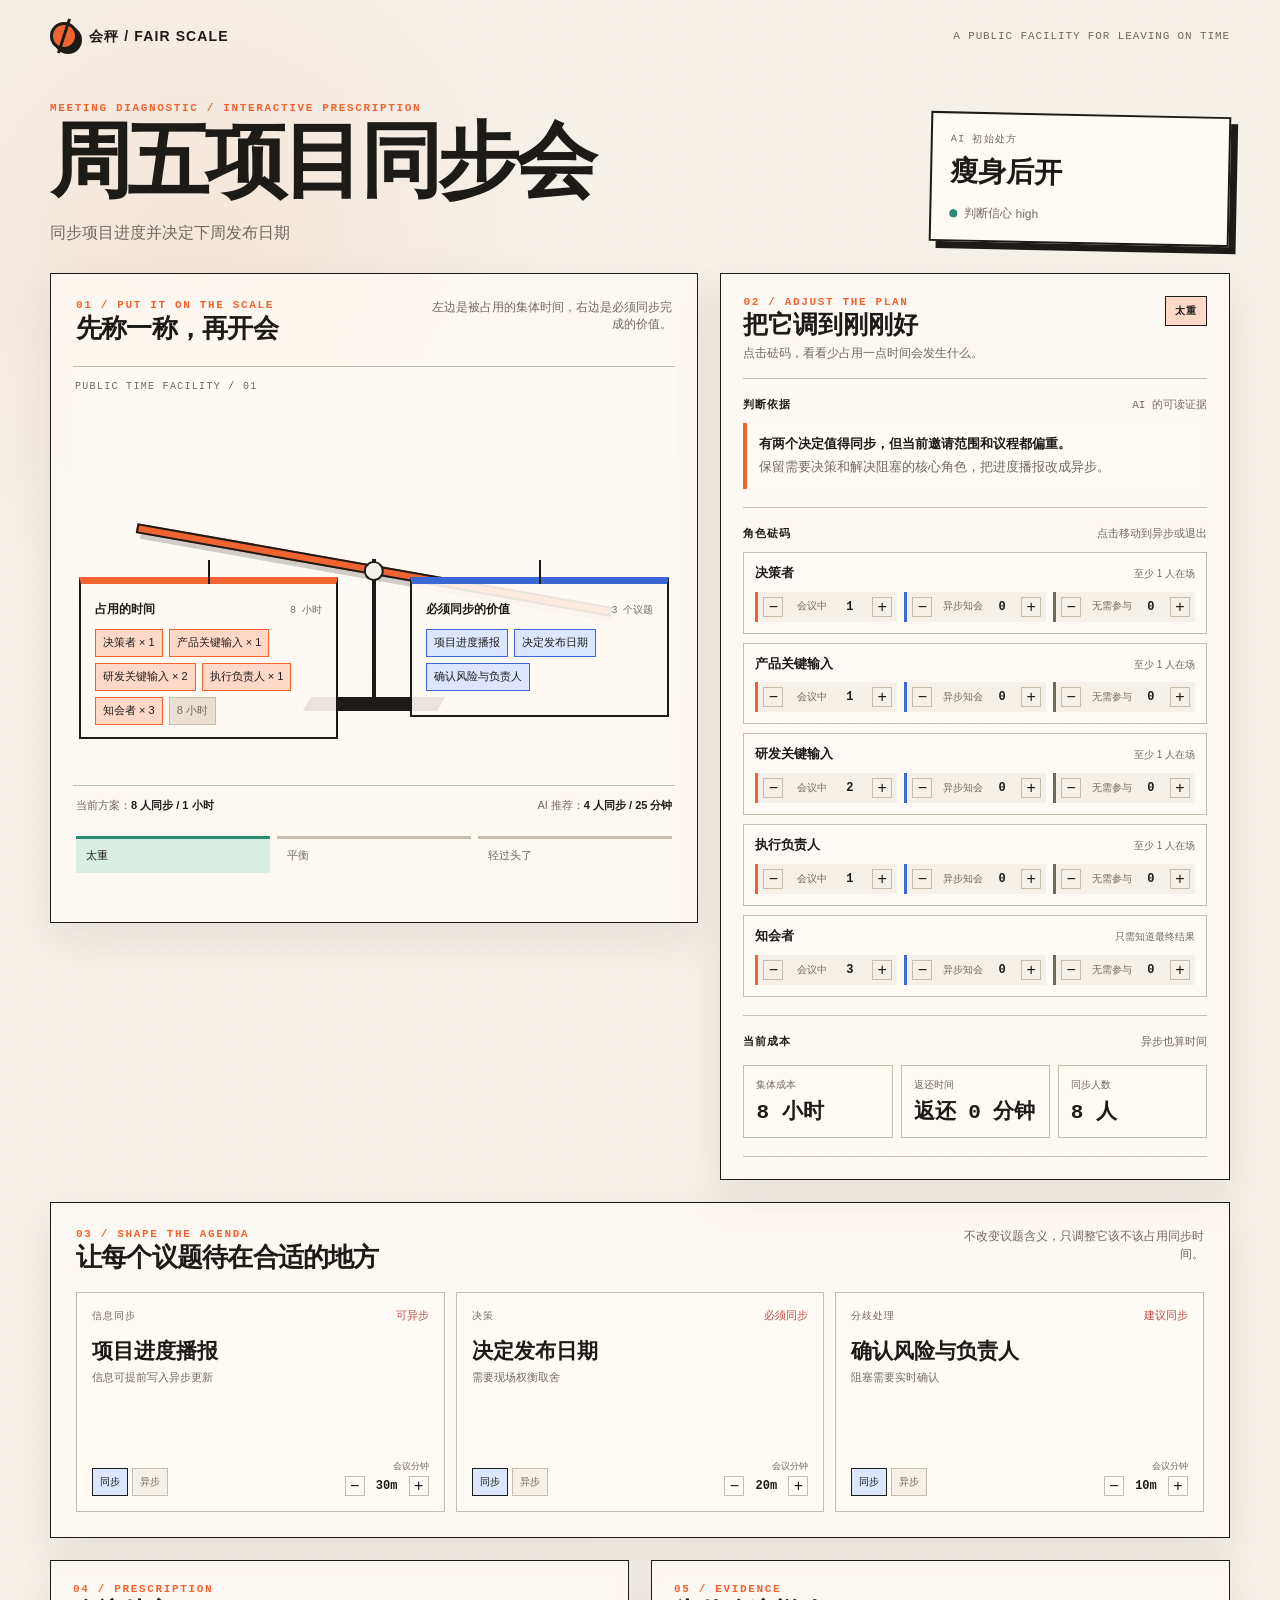
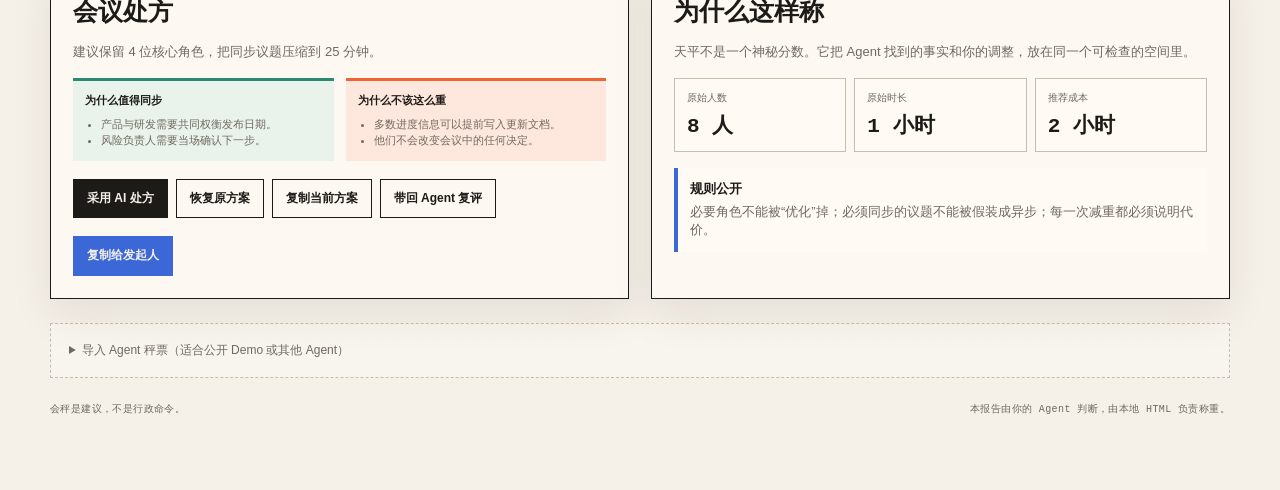
==== index.html @ 7c70f432 "feat: add meeting fair scale skill and demo" ====
<!doctype html>
<html lang="zh-CN">
<head>
  <meta charset="utf-8">
  <meta name="viewport" content="width=device-width, initial-scale=1">
  <meta name="theme-color" content="#f5f0e8">
  <title>会议公平秤</title>
  <style>
    :root {
      --paper: #f5f0e8;
      --paper-deep: #e9e0d3;
      --ink: #1d1b18;
      --muted: #706960;
      --line: #c8bcae;
      --orange: #f06432;
      --orange-soft: #ffd8c7;
      --blue: #3c67d6;
      --blue-soft: #dce6ff;
      --green: #2a8b72;
      --green-soft: #d9eee5;
      --red: #be4e47;
      --red-soft: #f6d7d1;
      --shadow: 0 16px 40px rgba(45, 35, 25, .08);
      --display: "Baskerville", "Songti SC", "STSong", serif;
      --body: "Avenir Next", "PingFang SC", "Hiragino Sans GB", sans-serif;
      --mono: "SFMono-Regular", "Menlo", monospace;
    }
    * { box-sizing: border-box; }
    body {
      margin: 0;
      color: var(--ink);
      background:
        radial-gradient(circle at 15% 12%, rgba(240, 100, 50, .08), transparent 22rem),
        linear-gradient(135deg, rgba(29, 27, 24, .025) 1px, transparent 1px) 0 0 / 19px 19px,
        var(--paper);
      font-family: var(--body);
      line-height: 1.45;
    }
    button, textarea { font: inherit; }
    button { cursor: pointer; }
    .shell { width: min(1180px, calc(100% - 32px)); margin: 0 auto; padding: 22px 0 70px; }
    .topbar { display: flex; justify-content: space-between; align-items: center; gap: 16px; margin-bottom: 52px; }
    .brand { display: flex; align-items: center; gap: 11px; font-size: 14px; font-weight: 800; letter-spacing: .08em; text-transform: uppercase; }
    .brand-mark { width: 28px; height: 28px; border: 3px solid var(--ink); border-radius: 50%; position: relative; background: var(--orange); box-shadow: 4px 4px 0 var(--ink); }
    .brand-mark::after { content: ""; position: absolute; left: 50%; top: -7px; width: 3px; height: 36px; background: var(--ink); transform: translateX(-50%) rotate(18deg); }
    .top-note { color: var(--muted); font: 11px var(--mono); letter-spacing: .08em; text-transform: uppercase; }
    .eyebrow { color: var(--orange); font: 700 11px var(--mono); letter-spacing: .15em; text-transform: uppercase; }
    h1, h2, h3, p { margin: 0; }
    h1 { max-width: 720px; margin-top: 10px; font: 700 clamp(42px, 7vw, 82px)/.92 var(--display); letter-spacing: -.055em; }
    .hero { display: flex; align-items: end; justify-content: space-between; gap: 32px; margin-bottom: 28px; }
    .hero-copy { max-width: 760px; }
    .hero-sub { max-width: 600px; margin-top: 22px; color: var(--muted); font-size: 16px; }
    .verdict-card { width: min(300px, 100%); padding: 18px; border: 2px solid var(--ink); background: #fffaf4; box-shadow: 7px 7px 0 var(--ink); transform: rotate(1.2deg); }
    .verdict-card small { display: block; color: var(--muted); font: 10px var(--mono); letter-spacing: .12em; text-transform: uppercase; }
    .verdict-card strong { display: block; margin-top: 7px; font: 700 28px var(--display); }
    .confidence { display: flex; align-items: center; gap: 7px; margin-top: 14px; color: var(--muted); font-size: 12px; }
    .confidence-dot { width: 8px; height: 8px; border-radius: 50%; background: var(--green); }
    .layout { display: grid; grid-template-columns: minmax(0, 1.12fr) minmax(350px, .88fr); gap: 22px; align-items: start; }
    .card { border: 1.5px solid var(--ink); background: rgba(255, 250, 244, .82); box-shadow: var(--shadow); }
    .scale-card { min-height: 650px; padding: 25px; overflow: hidden; }
    .card-heading { display: flex; justify-content: space-between; align-items: start; gap: 12px; }
    .card-heading h2 { font: 700 26px var(--display); letter-spacing: -.03em; }
    .card-heading p { max-width: 250px; color: var(--muted); font-size: 12px; text-align: right; }
    .scale-stage { position: relative; height: 420px; margin: 20px -3px 0; border-top: 1px solid var(--line); border-bottom: 1px solid var(--line); overflow: hidden; background: linear-gradient(180deg, rgba(255,255,255,.32), transparent); }
    .scale-stage::before { content: "PUBLIC TIME FACILITY / 01"; position: absolute; top: 14px; left: 2px; color: var(--muted); font: 10px var(--mono); letter-spacing: .13em; }
    .balance-beam { position: absolute; left: 10%; right: 10%; top: 198px; height: 10px; border: 2px solid var(--ink); background: var(--orange); box-shadow: 5px 5px 0 rgba(29,27,24,.2); transform-origin: 50% 50%; transition: transform .55s cubic-bezier(.2,.8,.2,1); z-index: 3; }
    .balance-beam::after { content: ""; position: absolute; left: 50%; top: -6px; width: 16px; height: 16px; border: 2px solid var(--ink); border-radius: 50%; background: var(--paper); transform: translateX(-50%); }
    .balance-pillar { position: absolute; left: 50%; top: 192px; width: 4px; height: 150px; background: var(--ink); transform: translateX(-50%); z-index: 2; }
    .balance-pillar::after { content: ""; position: absolute; left: 50%; bottom: -2px; width: 130px; height: 10px; border: 2px solid var(--ink); background: var(--ink); transform: translateX(-50%) skewX(-30deg); }
    .pan { position: absolute; top: 210px; width: 43%; min-height: 140px; padding: 17px 14px 12px; border: 2px solid var(--ink); background: rgba(255,250,244,.9); transition: transform .55s cubic-bezier(.2,.8,.2,1); z-index: 4; }
    .pan::before { content: ""; position: absolute; top: -24px; left: 50%; width: 2px; height: 24px; background: var(--ink); transform: translateX(-50%); }
    .pan-left { left: 1%; border-top: 7px solid var(--orange); }
    .pan-right { right: 1%; border-top: 7px solid var(--blue); }
    .pan-title { display: flex; justify-content: space-between; align-items: baseline; gap: 8px; margin-bottom: 11px; font-size: 12px; font-weight: 800; }
    .pan-title span { color: var(--muted); font: 10px var(--mono); }
    .chips { display: flex; flex-wrap: wrap; gap: 6px; }
    .chip { display: inline-flex; align-items: center; gap: 5px; max-width: 100%; padding: 5px 7px; border: 1px solid var(--line); background: #fffaf4; color: var(--ink); font-size: 11px; }
    .chip b { font: 700 10px var(--mono); }
    .chip-orange { border-color: var(--orange); background: var(--orange-soft); }
    .chip-blue { border-color: var(--blue); background: var(--blue-soft); }
    .chip-muted { color: var(--muted); background: var(--paper-deep); }
    .scale-caption { display: flex; justify-content: space-between; gap: 12px; margin-top: 12px; color: var(--muted); font-size: 11px; }
    .scale-caption strong { color: var(--ink); }
    .state-strip { display: grid; grid-template-columns: repeat(3, 1fr); gap: 7px; margin-top: 22px; }
    .state-pill { padding: 9px 10px; border-top: 3px solid var(--line); color: var(--muted); font-size: 11px; }
    .state-pill.active { color: var(--ink); border-color: var(--green); background: var(--green-soft); }
    .state-pill.heavy.active { border-color: var(--orange); background: var(--orange-soft); }
    .state-pill.light.active { border-color: var(--red); background: var(--red-soft); }
    .controls { padding: 22px; }
    .controls-header { display: flex; justify-content: space-between; align-items: start; gap: 16px; padding-bottom: 16px; border-bottom: 1px solid var(--line); }
    .controls-header h2 { font: 700 25px var(--display); }
    .controls-header p { margin-top: 4px; color: var(--muted); font-size: 12px; }
    .state-badge { flex: none; padding: 7px 9px; border: 1.5px solid var(--ink); color: var(--ink); background: var(--green-soft); font: 700 10px var(--mono); letter-spacing: .08em; text-transform: uppercase; }
    .state-badge.overweight { background: var(--orange-soft); }
    .state-badge.underpowered { background: var(--red-soft); }
    .control-section { padding: 18px 0; border-bottom: 1px solid var(--line); }
    .control-section:last-child { border-bottom: 0; }
    .section-label { display: flex; justify-content: space-between; gap: 10px; margin-bottom: 11px; font: 700 11px var(--mono); letter-spacing: .08em; text-transform: uppercase; }
    .section-label span { color: var(--muted); font-weight: 400; letter-spacing: 0; text-transform: none; }
    .reason-box { padding: 12px; border-left: 4px solid var(--orange); background: #fffaf4; font-size: 13px; }
    .reason-box strong { display: block; margin-bottom: 4px; }
    .reason-box p { color: var(--muted); }
    .role-list { display: grid; gap: 9px; }
    .role-row { padding: 11px; border: 1px solid var(--line); background: rgba(255,255,255,.32); }
    .role-top { display: flex; justify-content: space-between; gap: 10px; align-items: baseline; }
    .role-top strong { font-size: 13px; }
    .role-top small { color: var(--muted); font-size: 10px; }
    .role-allocations { display: grid; grid-template-columns: repeat(3, 1fr); gap: 7px; margin-top: 9px; }
    .allocation { display: flex; align-items: center; justify-content: space-between; gap: 4px; min-width: 0; padding: 5px; background: var(--paper); }
    .allocation label { min-width: 0; overflow: hidden; color: var(--muted); font-size: 10px; text-overflow: ellipsis; white-space: nowrap; }
    .allocation b { min-width: 17px; text-align: center; font: 700 12px var(--mono); }
    .mini-button { width: 20px; height: 20px; padding: 0; border: 1px solid var(--line); background: transparent; color: var(--ink); line-height: 16px; }
    .mini-button:hover, .mini-button:focus-visible { border-color: var(--ink); background: #fffaf4; outline: none; }
    .allocation.sync { border-left: 3px solid var(--orange); }
    .allocation.async { border-left: 3px solid var(--blue); }
    .allocation.excluded { border-left: 3px solid var(--muted); }
    .agenda-section { margin-top: 22px; padding: 25px; }
    .agenda-grid { display: grid; grid-template-columns: repeat(3, 1fr); gap: 11px; margin-top: 17px; }
    .agenda-item { display: flex; flex-direction: column; min-height: 220px; padding: 15px; border: 1px solid var(--line); background: #fffaf4; }
    .agenda-meta { display: flex; justify-content: space-between; align-items: center; gap: 8px; }
    .agenda-type { color: var(--muted); font: 10px var(--mono); letter-spacing: .1em; text-transform: uppercase; }
    .required-mark { color: var(--red); font-size: 11px; }
    .agenda-item h3 { margin-top: 16px; font: 700 21px/1.05 var(--display); }
    .agenda-item p { margin-top: 8px; color: var(--muted); font-size: 11px; }
    .agenda-footer { display: flex; align-items: end; justify-content: space-between; gap: 10px; margin-top: auto; padding-top: 17px; }
    .mode-toggle { display: flex; gap: 4px; }
    .mode-button { padding: 6px 7px; border: 1px solid var(--line); background: var(--paper); color: var(--muted); font-size: 10px; }
    .mode-button.active { border-color: var(--ink); color: var(--ink); background: var(--blue-soft); }
    .attendee-choices { display: flex; flex-wrap: wrap; gap: 6px; }
    .duration { text-align: right; }
    .duration small { display: block; color: var(--muted); font-size: 9px; }
    .duration-controls { display: flex; align-items: center; gap: 4px; margin-top: 3px; }
    .duration-controls b { min-width: 36px; font: 700 12px var(--mono); text-align: center; }
    .recommendation { display: grid; grid-template-columns: 1fr 1fr; gap: 22px; margin-top: 22px; }
    .recommendation > section { padding: 22px; }
    .recommendation h2 { font: 700 25px var(--display); }
    .stat-grid { display: grid; grid-template-columns: repeat(3, 1fr); gap: 8px; margin-top: 16px; }
    .stat { padding: 12px; border: 1px solid var(--line); background: #fffaf4; }
    .stat small { display: block; color: var(--muted); font-size: 10px; }
    .stat strong { display: block; margin-top: 5px; font: 700 21px var(--mono); }
    .prescription-copy { margin-top: 15px; color: var(--muted); font-size: 13px; }
    .evidence-columns { display: grid; grid-template-columns: 1fr 1fr; gap: 12px; margin-top: 16px; }
    .evidence-column { padding: 12px; border-top: 3px solid var(--green); background: rgba(217,238,229,.55); }
    .evidence-column.against { border-color: var(--orange); background: rgba(255,216,199,.5); }
    .evidence-column h3 { font-size: 11px; }
    .evidence-column ul { margin: 8px 0 0; padding-left: 16px; color: var(--muted); font-size: 11px; }
    .action-row { display: flex; flex-wrap: wrap; gap: 8px; margin-top: 18px; }
    .button { padding: 10px 13px; border: 1.5px solid var(--ink); background: var(--ink); color: var(--paper); font-size: 12px; font-weight: 700; }
    .button.secondary { background: transparent; color: var(--ink); }
    .button.blue { border-color: var(--blue); background: var(--blue); }
    .button:hover, .button:focus-visible { transform: translateY(-1px); box-shadow: 3px 3px 0 rgba(29,27,24,.2); outline: none; }
    .attendee-message { margin-top: 14px; padding: 13px; border: 1px dashed var(--blue); background: var(--blue-soft); color: #25335c; font-size: 12px; }
    .import-box { margin-top: 24px; padding: 18px; border: 1px dashed var(--line); background: rgba(255,255,255,.25); }
    .import-box summary { cursor: pointer; color: var(--muted); font-size: 12px; }
    .import-box textarea { display: block; width: 100%; min-height: 110px; margin-top: 12px; padding: 10px; border: 1px solid var(--line); resize: vertical; color: var(--ink); background: #fffaf4; font: 11px/1.4 var(--mono); }
    .error { display: none; margin-top: 9px; padding: 9px; border-left: 3px solid var(--red); color: var(--red); background: var(--red-soft); font-size: 11px; }
    .footer-note { display: flex; justify-content: space-between; gap: 16px; margin-top: 24px; color: var(--muted); font: 10px var(--mono); letter-spacing: .04em; }
    @media (max-width: 850px) {
      .hero { display: block; }
      .verdict-card { margin-top: 25px; }
      .layout { grid-template-columns: 1fr; }
      .agenda-grid { grid-template-columns: repeat(2, 1fr); }
    }
    @media (max-width: 560px) {
      .shell { width: min(100% - 20px, 1180px); padding-top: 14px; }
      .topbar { margin-bottom: 35px; }
      .top-note { display: none; }
      h1 { font-size: 54px; }
      .scale-card { min-height: 620px; padding: 17px; }
      .scale-stage { height: 390px; margin-left: -8px; margin-right: -8px; }
      .pan { min-height: 152px; padding: 12px 9px; }
      .pan-title { font-size: 11px; }
      .chip { font-size: 10px; }
      .controls, .agenda-section, .recommendation > section { padding: 17px; }
      .role-allocations { grid-template-columns: 1fr; }
      .agenda-grid, .recommendation, .evidence-columns { grid-template-columns: 1fr; }
      .agenda-item { min-height: 195px; }
      .stat strong { font-size: 16px; }
      .footer-note { display: block; }
      .footer-note span + span { display: block; margin-top: 5px; }
    }
    @media (prefers-reduced-motion: reduce) {
      *, *::before, *::after { scroll-behavior: auto !important; transition-duration: .01ms !important; animation-duration: .01ms !important; }
    }
  </style>
</head>
<body>
  <main class="shell">
    <header class="topbar">
      <div class="brand"><span class="brand-mark" aria-hidden="true"></span><span>会秤 / Fair Scale</span></div>
      <div class="top-note">A public facility for leaving on time</div>
    </header>

    <section class="hero">
      <div class="hero-copy">
        <div class="eyebrow">Meeting diagnostic / Interactive prescription</div>
        <h1 id="meetingTitle">会议公平秤</h1>
        <p class="hero-sub" id="meetingPurpose">把会议放上秤，先看清它要占用谁的时间，再决定要不要让所有人同时在线。</p>
      </div>
      <aside class="verdict-card" aria-live="polite">
        <small>AI 初始处方</small>
        <strong id="verdictLabel">—</strong>
        <div class="confidence"><span class="confidence-dot"></span><span id="confidenceLabel">判断信心 —</span></div>
      </aside>
    </section>

    <div class="layout">
      <section class="card scale-card" aria-labelledby="scaleHeading">
        <div class="card-heading">
          <div><div class="eyebrow">01 / Put it on the scale</div><h2 id="scaleHeading">先称一称，再开会</h2></div>
          <p>左边是被占用的集体时间，右边是必须同步完成的价值。</p>
        </div>
        <div class="scale-stage" id="scaleStage">
          <div class="balance-beam" id="balanceBeam" aria-hidden="true"></div>
          <div class="balance-pillar" aria-hidden="true"></div>
          <div class="pan pan-left">
            <div class="pan-title">占用的时间 <span id="costCaption">—</span></div>
            <div class="chips" id="costChips"></div>
          </div>
          <div class="pan pan-right">
            <div class="pan-title">必须同步的价值 <span id="valueCaption">—</span></div>
            <div class="chips" id="valueChips"></div>
          </div>
        </div>
        <div class="scale-caption"><span>当前方案：<strong id="currentPlanLabel">—</strong></span><span>AI 推荐：<strong id="recommendedPlanLabel">—</strong></span></div>
        <div class="state-strip" aria-label="当前天平状态">
          <div class="state-pill" data-state="overweight">太重</div>
          <div class="state-pill" data-state="balanced">平衡</div>
          <div class="state-pill light" data-state="underpowered">轻过头了</div>
        </div>
      </section>

      <section class="card controls" aria-labelledby="controlsHeading">
        <div class="controls-header">
          <div><div class="eyebrow">02 / Adjust the plan</div><h2 id="controlsHeading">把它调到刚刚好</h2><p>点击砝码，看看少占用一点时间会发生什么。</p></div>
          <div class="state-badge" id="stateBadge">—</div>
        </div>
        <div class="control-section">
          <div class="section-label">判断依据 <span>AI 的可读证据</span></div>
          <div class="reason-box"><strong id="verdictSummary">—</strong><p id="recommendationWhy">—</p></div>
        </div>
        <div class="control-section">
          <div class="section-label">角色砝码 <span>点击移动到异步或退出</span></div>
          <div class="role-list" id="roleList"></div>
        </div>
        <div class="control-section">
          <div class="section-label">当前成本 <span>异步也算时间</span></div>
          <div class="stat-grid">
            <div class="stat"><small>集体成本</small><strong id="currentCost">—</strong></div>
            <div class="stat"><small>返还时间</small><strong id="savedTime">—</strong></div>
            <div class="stat"><small>同步人数</small><strong id="syncPeople">—</strong></div>
          </div>
        </div>
        <div class="control-section" id="attendeeSection" hidden>
          <div class="section-label">我的参与方式 <span>把自己的时间也称清楚</span></div>
          <div class="attendee-choices">
            <button class="mode-button" data-attendee-mode="full" type="button">全程参加</button>
            <button class="mode-button" data-attendee-mode="partial" type="button">只参加相关议题</button>
            <button class="mode-button" data-attendee-mode="input_then_leave" type="button">先提供输入</button>
            <button class="mode-button" data-attendee-mode="async" type="button">异步退出</button>
          </div>
          <div class="stat-grid" style="margin-top:11px"><div class="stat"><small>我的预计占用</small><strong id="attendeePersonalTime">—</strong></div></div>
        </div>
      </section>
    </div>

    <section class="card agenda-section" aria-labelledby="agendaHeading">
      <div class="card-heading"><div><div class="eyebrow">03 / Shape the agenda</div><h2 id="agendaHeading">让每个议题待在合适的地方</h2></div><p>不改变议题含义，只调整它该不该占用同步时间。</p></div>
      <div class="agenda-grid" id="agendaGrid"></div>
    </section>

    <section class="recommendation">
      <section class="card">
        <div class="eyebrow">04 / Prescription</div>
        <h2>会议处方</h2>
        <p class="prescription-copy" id="prescriptionCopy">—</p>
        <div class="evidence-columns">
          <div class="evidence-column"><h3>为什么值得同步</h3><ul id="evidenceFor"></ul></div>
          <div class="evidence-column against"><h3>为什么不该这么重</h3><ul id="evidenceAgainst"></ul></div>
        </div>
        <div class="action-row">
          <button class="button" id="applyButton">采用 AI 处方</button>
          <button class="button secondary" id="resetButton">恢复原方案</button>
          <button class="button secondary" id="copyPlanButton">复制当前方案</button>
          <button class="button secondary" id="reviewButton">带回 Agent 复评</button>
        </div>
        <div class="attendee-message" id="attendeeMessage" hidden></div>
        <div class="action-row" id="attendeeActions" hidden><button class="button blue" id="copyAttendeeButton">复制给发起人</button></div>
      </section>
      <section class="card">
        <div class="eyebrow">05 / Evidence</div>
        <h2>为什么这样称</h2>
        <p class="prescription-copy">天平不是一个神秘分数。它把 Agent 找到的事实和你的调整，放在同一个可检查的空间里。</p>
        <div class="stat-grid">
          <div class="stat"><small>原始人数</small><strong id="originalPeople">—</strong></div>
          <div class="stat"><small>原始时长</small><strong id="originalDuration">—</strong></div>
          <div class="stat"><small>推荐成本</small><strong id="recommendedCost">—</strong></div>
        </div>
        <div class="reason-box" style="margin-top:16px;border-color:var(--blue)"><strong>规则公开</strong><p>必要角色不能被“优化”掉；必须同步的议题不能被假装成异步；每一次减重都必须说明代价。</p></div>
      </section>
    </section>

    <details class="import-box">
      <summary>导入 Agent 秤票（适合公开 Demo 或其他 Agent）</summary>
      <textarea id="jsonInput" placeholder="把 Agent 返回的 JSON 粘贴到这里"></textarea>
      <button class="button secondary" id="importButton">导入并重新称重</button>
      <div class="error" id="importError" role="alert"></div>
    </details>

    <footer class="footer-note"><span>会秤是建议，不是行政命令。</span><span>本报告由你的 Agent 判断，由本地 HTML 负责称重。</span></footer>
  </main>

  <script id="meeting-data" type="application/json">[base64]/jgIIiLCJ3ZWlnaHQiOjN9LHsibGFiZWwiOiLlrZjlnKjnnJ/lrp7pmLvloZ4iLCJkZXRhaWwiOiLpo47pmanotJ/otKPkurrpnIDopoHlvZPlnLrnoa7orqTkuIvkuIDmraXjgIIiLCJ3ZWlnaHQiOjJ9XSwiYWdhaW5zdCI6W3sibGFiZWwiOiLov5vluqbmm7TmlrDlj6/lvILmraUiLCJkZXRhaWwiOiLlpJrmlbDov5vluqbkv6Hmga/lj6/[base64]/lj6/[base64]/m+W6puaSreaKpSIsInR5cGUiOiJ1cGRhdGUiLCJzeW5jUmVxdWlyZW1lbnQiOiJub25lIiwibW9kZSI6InN5bmMiLCJzeW5jTWludXRlcyI6MzAsImFzeW5jTWludXRlcyI6NSwibWluU3luY01pbnV0ZXMiOjAsInJlcXVpcmVkUm9sZUlkcyI6W10sIndoeSI6IuS/[base64]</script>
  <script>
    (() => {
      "use strict";
      const LABELS = {
        keep: "值得开", shrink: "瘦身后开", async: "改为异步", clarify: "先别开",
        overweight: "太重", balanced: "平衡", underpowered: "轻过头了",
        decision: "决策", resolve: "分歧处理", co_create: "共同创造", update: "信息同步", sensitive: "敏感沟通"
      };
      const BUCKETS = ["syncCount", "asyncCount", "excludedCount"];
      const BUCKET_LABELS = { syncCount: "会议中", asyncCount: "异步知会", excludedCount: "无需参与" };
      const base64ToUtf8 = (value) => {
        const binary = atob(value);
        const bytes = Uint8Array.from(binary, (char) => char.charCodeAt(0));
        return new TextDecoder().decode(bytes);
      };
      const utf8ToBase64 = (value) => {
        const bytes = new TextEncoder().encode(value);
        let binary = "";
        bytes.forEach((byte) => { binary += String.fromCharCode(byte); });
        return btoa(binary);
      };
      const clone = (value) => JSON.parse(JSON.stringify(value));
      const loadEmbedded = () => JSON.parse(base64ToUtf8(document.getElementById("meeting-data").textContent.trim()));
      const loadHash = () => {
        const hash = window.location.hash;
        if (!hash.startsWith("#data=")) return null;
        try { return JSON.parse(base64ToUtf8(hash.slice(6))); } catch (_) { return null; }
      };
      let data = loadHash() || loadEmbedded();
      let originalData = clone(data);
      let state = { roles: clone(data.roles), agenda: clone(data.agenda) };
      let attendeeMode = data.attendeePlan?.recommendedMode || "async";

      const $ = (id) => document.getElementById(id);
      const text = (element, value) => { element.textContent = value == null ? "" : String(value); };
      const formatMinutes = (minutes) => {
        const rounded = Math.max(0, Math.round(minutes));
        if (rounded < 60) return `${rounded} 分钟`;
        const hours = Math.floor(rounded / 60);
        const rest = rounded % 60;
        return rest ? `${hours} 小时 ${rest} 分钟` : `${hours} 小时`;
      };
      const formatDelta = (minutes) => minutes >= 0 ? `返还 ${formatMinutes(minutes)}` : `多占 ${formatMinutes(Math.abs(minutes))}`;
      const roleById = (id) => state.roles.find((role) => role.id === id);
      const agendaById = (id) => state.agenda.find((item) => item.id === id);

      function basicValidate(next) {
        if (!next || next.schemaVersion !== 1 || !["organizer", "attendee"].includes(next.perspective)) throw new Error("不是可识别的 Result Schema v1");
        if (!next.meeting || !next.verdict || !Array.isArray(next.roles) || !Array.isArray(next.agenda) || !next.recommendation) throw new Error("缺少 meeting、verdict、roles、agenda 或 recommendation");
        if (!LABELS[next.verdict.kind]) throw new Error("未知的会议处方");
        if (next.roles.length > 12 || next.agenda.length > 12) throw new Error("角色或议题不能超过 12 项");
        return next;
      }

      function currentCost() {
        const syncPeople = state.roles.reduce((sum, role) => sum + role.syncCount, 0);
        const asyncPeople = state.roles.reduce((sum, role) => sum + role.asyncCount, 0);
        const syncMinutes = state.agenda.filter((item) => item.mode === "sync").reduce((sum, item) => sum + item.syncMinutes, 0);
        const asyncMinutes = state.agenda.filter((item) => item.mode === "async").reduce((sum, item) => sum + item.asyncMinutes, 0);
        return { syncPeople, asyncPeople, syncMinutes, asyncMinutes, total: syncPeople * syncMinutes + asyncPeople * asyncMinutes };
      }

      function recommendedCost() {
        const syncPeople = data.roles.reduce((sum, role) => sum + (data.recommendation.roleSyncCounts[role.id] || 0), 0);
        const asyncPeople = data.roles.reduce((sum, role) => sum + role.originalCount - (data.recommendation.roleSyncCounts[role.id] || 0), 0);
        const syncMinutes = data.agenda.reduce((sum, item) => sum + (data.recommendation.agendaModes[item.id] === "sync" ? data.recommendation.agendaMinutes[item.id] : 0), 0);
        const asyncMinutes = data.agenda.reduce((sum, item) => sum + (data.recommendation.agendaModes[item.id] === "async" ? item.asyncMinutes : 0), 0);
        return { syncPeople, asyncPeople, syncMinutes, asyncMinutes, total: syncPeople * syncMinutes + asyncPeople * asyncMinutes };
      }

      function underpoweredReasons() {
        const reasons = [];
        state.agenda.forEach((item) => {
          if (item.mode === "async" && item.syncRequirement === "required") reasons.push(`“${item.title}”必须实时完成，不能移出会议。`);
          if (item.mode === "sync" && item.syncMinutes < item.minSyncMinutes) reasons.push(`“${item.title}”低于最低有效时长 ${item.minSyncMinutes} 分钟。`);
          if (item.mode === "sync") item.requiredRoleIds.forEach((roleId) => {
            const role = roleById(roleId);
            if (role && role.syncCount < role.requiredMin) reasons.push(`“${role.label}”低于必要人数 ${role.requiredMin} 人。`);
          });
        });
        return [...new Set(reasons)];
      }

      function balance() {
        const cost = currentCost();
        const target = recommendedCost();
        const reasons = underpoweredReasons();
        const status = reasons.length ? "underpowered" : (cost.total > Math.max(1, target.total) * 1.15 ? "overweight" : "balanced");
        return { cost, target, status, reasons, original: data.meeting.participants * data.meeting.durationMinutes, saved: data.meeting.participants * data.meeting.durationMinutes - cost.total };
      }

      function move(role, from, to) {
        if (role[from] <= 0) return;
        role[from] -= 1; role[to] += 1; render();
      }
      function nudgeRole(roleId, bucket, direction) {
        const role = roleById(roleId);
        if (!role) return;
        if (direction < 0) {
          if (bucket === "syncCount") move(role, "syncCount", "asyncCount");
          if (bucket === "asyncCount") move(role, "asyncCount", "excludedCount");
        } else {
          if (bucket === "syncCount") {
            if (role.asyncCount > 0) move(role, "asyncCount", "syncCount");
            else move(role, "excludedCount", "syncCount");
          }
          if (bucket === "asyncCount") {
            if (role.excludedCount > 0) move(role, "excludedCount", "asyncCount");
            else move(role, "syncCount", "asyncCount");
          }
          if (bucket === "excludedCount") {
            if (role.asyncCount > 0) move(role, "asyncCount", "excludedCount");
            else move(role, "syncCount", "excludedCount");
          }
        }
      }

      function renderRoles() {
        const list = $("roleList"); list.replaceChildren();
        state.roles.forEach((role) => {
          const row = document.createElement("div"); row.className = "role-row";
          const top = document.createElement("div"); top.className = "role-top";
          const name = document.createElement("strong"); text(name, role.label);
          const why = document.createElement("small"); text(why, role.requiredMin ? `至少 ${role.requiredMin} 人在场` : role.why);
          top.append(name, why); row.append(top);
          const allocations = document.createElement("div"); allocations.className = "role-allocations";
          BUCKETS.forEach((bucket) => {
            const allocation = document.createElement("div"); allocation.className = `allocation ${bucket.replace("Count", "")}`;
            const minus = document.createElement("button"); minus.className = "mini-button"; minus.type = "button"; minus.setAttribute("aria-label", `减少${BUCKET_LABELS[bucket]}`); minus.textContent = "−";
            minus.addEventListener("click", () => nudgeRole(role.id, bucket, -1));
            const label = document.createElement("label"); text(label, BUCKET_LABELS[bucket]);
            const count = document.createElement("b"); count.id = `count-${role.id}-${bucket}`; text(count, role[bucket]);
            const plus = document.createElement("button"); plus.className = "mini-button"; plus.type = "button"; plus.setAttribute("aria-label", `增加${BUCKET_LABELS[bucket]}`); plus.textContent = "+";
            plus.addEventListener("click", () => nudgeRole(role.id, bucket, 1));
            allocation.append(minus, label, count, plus); allocations.append(allocation);
          });
          row.append(allocations); list.append(row);
        });
      }

      function renderAgenda() {
        const grid = $("agendaGrid"); grid.replaceChildren();
        state.agenda.forEach((item) => {
          const card = document.createElement("article"); card.className = "agenda-item";
          const meta = document.createElement("div"); meta.className = "agenda-meta";
          const type = document.createElement("span"); type.className = "agenda-type"; text(type, LABELS[item.type]);
          const required = document.createElement("span"); required.className = "required-mark"; text(required, item.syncRequirement === "required" ? "必须同步" : item.syncRequirement === "preferred" ? "建议同步" : "可异步");
          meta.append(type, required); card.append(meta);
          const heading = document.createElement("h3"); text(heading, item.title); card.append(heading);
          const why = document.createElement("p"); text(why, item.why); card.append(why);
          const footer = document.createElement("div"); footer.className = "agenda-footer";
          const toggle = document.createElement("div"); toggle.className = "mode-toggle";
          ["sync", "async"].forEach((mode) => {
            const button = document.createElement("button"); button.type = "button"; button.className = `mode-button ${item.mode === mode ? "active" : ""}`; text(button, mode === "sync" ? "同步" : "异步");
            button.addEventListener("click", () => { item.mode = mode; render(); }); toggle.append(button);
          });
          const duration = document.createElement("div"); duration.className = "duration";
          const durationLabel = document.createElement("small"); text(durationLabel, item.mode === "sync" ? "会议分钟" : "阅读分钟");
          const durationControls = document.createElement("div"); durationControls.className = "duration-controls";
          const minus = document.createElement("button"); minus.className = "mini-button"; minus.type = "button"; minus.textContent = "−";
          const plus = document.createElement("button"); plus.className = "mini-button"; plus.type = "button"; plus.textContent = "+";
          const key = item.mode === "sync" ? "syncMinutes" : "asyncMinutes"; const min = item.mode === "sync" ? 0 : 1; const max = item.mode === "sync" ? 480 : 120;
          const minutes = document.createElement("b"); text(minutes, `${item[key]}m`);
          minus.addEventListener("click", () => { item[key] = Math.max(min, item[key] - 5); render(); });
          plus.addEventListener("click", () => { item[key] = Math.min(max, item[key] + 5); render(); });
          durationControls.append(minus, minutes, plus); duration.append(durationLabel, durationControls);
          footer.append(toggle, duration); card.append(footer); grid.append(card);
        });
      }

      function renderScale(snapshot) {
        const costChips = $("costChips"); costChips.replaceChildren();
        state.roles.filter((role) => role.syncCount > 0).forEach((role) => { const chip = document.createElement("span"); chip.className = "chip chip-orange"; text(chip, `${role.label} × ${role.syncCount}`); costChips.append(chip); });
        const costTime = document.createElement("span"); costTime.className = "chip chip-muted"; text(costTime, formatMinutes(snapshot.cost.total)); costChips.append(costTime);
        const valueChips = $("valueChips"); valueChips.replaceChildren();
        state.agenda.filter((item) => item.mode === "sync").forEach((item) => { const chip = document.createElement("span"); chip.className = "chip chip-blue"; text(chip, item.title); valueChips.append(chip); });
        if (!valueChips.childElementCount) { const chip = document.createElement("span"); chip.className = "chip chip-muted"; text(chip, "没有同步议题"); valueChips.append(chip); }
        text($("costCaption"), formatMinutes(snapshot.cost.total)); text($("valueCaption"), `${state.agenda.filter((item) => item.mode === "sync").length} 个议题`);
        const ratio = snapshot.target.total ? snapshot.cost.total / snapshot.target.total : 1;
        const angle = snapshot.status === "underpowered" ? -7 : Math.max(-8, Math.min(10, (ratio - 1) * 7));
        $("balanceBeam").style.transform = `rotate(${angle}deg)`;
      }

      function renderEvidence() {
        const fill = (id, items) => { const list = $(id); list.replaceChildren(); items.forEach((item) => { const li = document.createElement("li"); text(li, item.detail || item.label); list.append(li); }); if (!items.length) { const li = document.createElement("li"); text(li, "暂无额外证据"); list.append(li); } };
        fill("evidenceFor", data.evidence.for || []); fill("evidenceAgainst", data.evidence.against || []);
      }

      function renderAttendee() {
        const visible = data.perspective === "attendee" && data.attendeePlan;
        $("attendeeSection").hidden = !visible;
        $("attendeeMessage").hidden = !visible;
        $("attendeeActions").hidden = !visible;
        if (!visible) return;
        const plan = data.attendeePlan;
        document.querySelectorAll("[data-attendee-mode]").forEach((button) => button.classList.toggle("active", button.dataset.attendeeMode === attendeeMode));
        const selectedItems = state.agenda.filter((item) => item.mode === "sync" && plan.relevantAgendaIds.includes(item.id));
        const selected = selectedItems.map((item) => item.title);
        const personalMinutes = attendeeMode === "full" ? data.meeting.durationMinutes : attendeeMode === "partial" ? selectedItems.reduce((sum, item) => sum + item.syncMinutes, 0) : plan.recommendedMinutes;
        text($("attendeePersonalTime"), formatMinutes(personalMinutes));
        let message = plan.message;
        if (attendeeMode === "full") message = "我会参加这场会议的全程，并对会议结果负责。";
        if (attendeeMode === "partial") message = `我可以只参加“${selected.length ? selected.join("、") : "相关议题"}”，其余部分不需要我在场。`;
        if (attendeeMode === "input_then_leave") message = `我会在会前提供输入，会议中只参加“${selected.length ? selected.join("、") : "相关议题"}”，确认完就先离开。`;
        if (attendeeMode === "clarify") message = "我还缺少这场会的明确产出和同步理由，暂时无法确认是否需要参加。";
        message = message.replace(/\{参加议题\}/g, selected.length ? selected.join("、") : "相关议题");
        text($("attendeeMessage"), message);
      }

      function render() {
        const snapshot = balance();
        document.title = `${data.meeting.title} · 会议公平秤`;
        text($("meetingTitle"), data.meeting.title); text($("meetingPurpose"), data.meeting.purpose); text($("verdictLabel"), LABELS[data.verdict.kind]); text($("confidenceLabel"), `判断信心 ${data.verdict.confidence}`);
        text($("verdictSummary"), data.verdict.summary); text($("recommendationWhy"), snapshot.reasons.length ? snapshot.reasons.join(" ") : data.recommendation.why);
        text($("currentPlanLabel"), `${snapshot.cost.syncPeople} 人同步 / ${formatMinutes(snapshot.cost.syncMinutes)}`); text($("recommendedPlanLabel"), `${snapshot.target.syncPeople} 人同步 / ${formatMinutes(snapshot.target.syncMinutes)}`);
        text($("stateBadge"), LABELS[snapshot.status]); $("stateBadge").className = `state-badge ${snapshot.status}`;
        document.querySelectorAll(".state-pill").forEach((pill) => pill.classList.toggle("active", pill.dataset.state === snapshot.status));
        text($("currentCost"), formatMinutes(snapshot.cost.total)); text($("savedTime"), formatDelta(snapshot.saved)); text($("syncPeople"), `${snapshot.cost.syncPeople} 人`);
        text($("originalPeople"), `${data.meeting.participants} 人`); text($("originalDuration"), formatMinutes(data.meeting.durationMinutes)); text($("recommendedCost"), formatMinutes(snapshot.target.total));
        const copy = data.verdict.kind === "async" ? "建议先把信息整理成异步更新，只有出现真实分歧时再召集相关角色。" : `建议保留 ${snapshot.target.syncPeople} 位核心角色，把同步议题压缩到 ${formatMinutes(snapshot.target.syncMinutes)}。`;
        text($("prescriptionCopy"), copy); renderRoles(); renderAgenda(); renderScale(snapshot); renderEvidence(); renderAttendee();
      }

      function applyRecommendation() {
        state.roles.forEach((role) => { role.syncCount = data.recommendation.roleSyncCounts[role.id] || 0; role.asyncCount = role.originalCount - role.syncCount; role.excludedCount = 0; });
        state.agenda.forEach((item) => { item.mode = data.recommendation.agendaModes[item.id]; item.syncMinutes = data.recommendation.agendaMinutes[item.id]; }); render();
      }
      function reset() { state = { roles: clone(originalData.roles), agenda: clone(originalData.agenda) }; data = originalData; attendeeMode = data.attendeePlan?.recommendedMode || "async"; render(); }
      function currentPlanText() {
        const snapshot = balance();
        const agenda = state.agenda.map((item) => `${item.title}：${item.mode === "sync" ? "同步" : "异步"} ${item.mode === "sync" ? item.syncMinutes : item.asyncMinutes} 分钟`).join("；");
        return `会议公平秤｜${data.meeting.title}\n当前状态：${LABELS[snapshot.status]}\n同步人数：${snapshot.cost.syncPeople}\n集体成本：${formatMinutes(snapshot.cost.total)}\n返还时间：${formatDelta(snapshot.saved)}\n议题：${agenda}`;
      }
      function reviewPrompt() { return `请重新称量这场会议。当前用户在 HTML 沙盘中做了这些调整：\n${currentPlanText()}\n请依据公平公约重新判断，并返回 Result Schema v1 JSON。`;
      }
      function copy(value, button) {
        const done = () => { const old = button.textContent; button.textContent = "已复制"; setTimeout(() => { button.textContent = old; }, 1300); };
        if (navigator.clipboard && window.isSecureContext) navigator.clipboard.writeText(value).then(done).catch(() => fallback()); else fallback();
        function fallback() { const area = document.createElement("textarea"); area.value = value; area.style.position = "fixed"; area.style.opacity = "0"; document.body.append(area); area.select(); try { document.execCommand("copy"); done(); } finally { area.remove(); } }
      }

      $("applyButton").addEventListener("click", applyRecommendation);
      $("resetButton").addEventListener("click", reset);
      $("copyPlanButton").addEventListener("click", (event) => copy(currentPlanText(), event.currentTarget));
      $("reviewButton").addEventListener("click", (event) => copy(reviewPrompt(), event.currentTarget));
      $("copyAttendeeButton").addEventListener("click", (event) => copy($("attendeeMessage").textContent, event.currentTarget));
      document.querySelectorAll("[data-attendee-mode]").forEach((button) => button.addEventListener("click", () => { attendeeMode = button.dataset.attendeeMode; render(); }));
      $("importButton").addEventListener("click", () => {
        const error = $("importError"); error.style.display = "none";
        try {
          const next = basicValidate(JSON.parse($("jsonInput").value));
          window.location.hash = `data=${utf8ToBase64(JSON.stringify(next))}`; window.location.reload();
        } catch (err) { text(error, err.message || "无法导入"); error.style.display = "block"; }
      });
      render();
    })();
  </script>
</body>
</html>
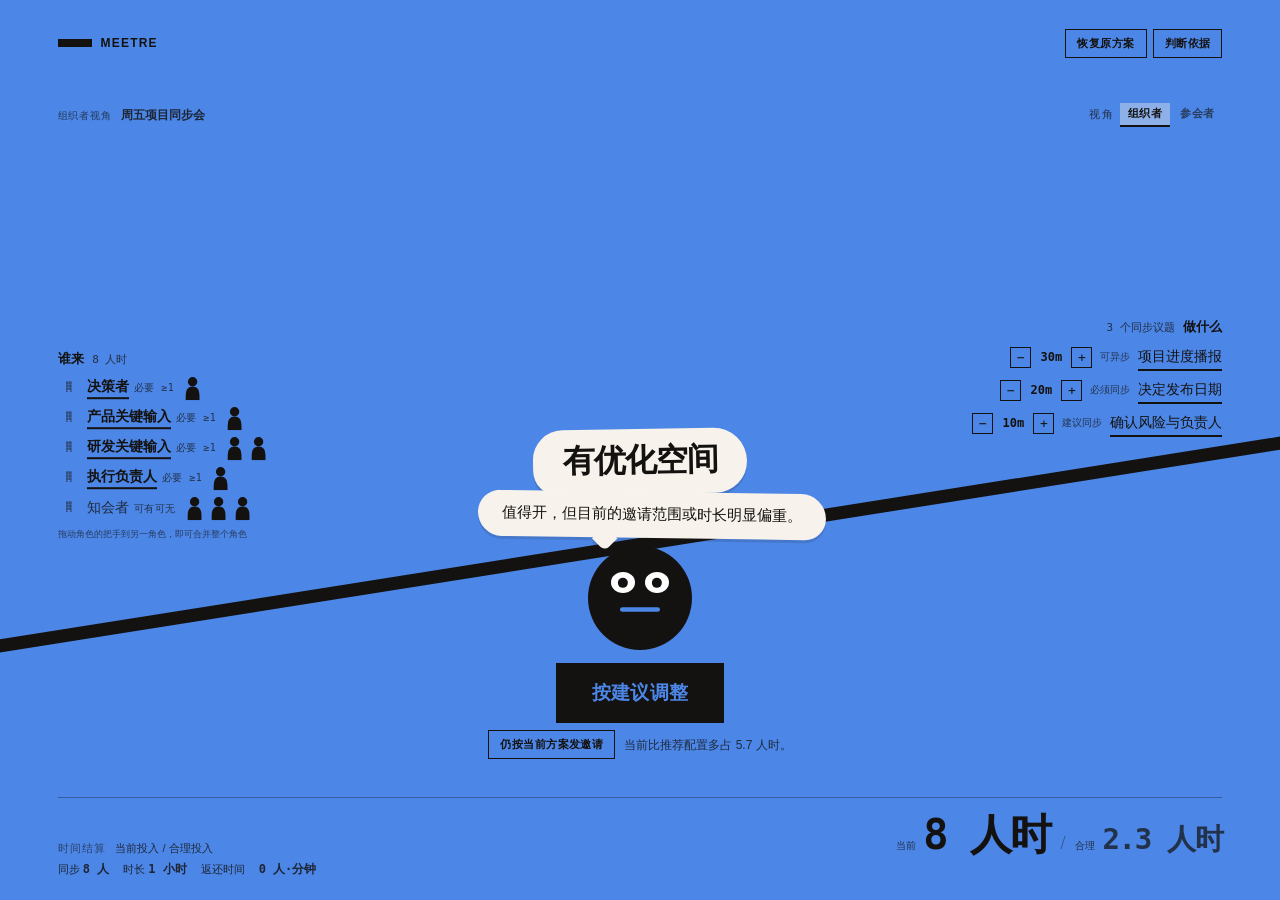
==== commit 74a99a72: "feat: refine meeting reports and add demo scenarios" ====
--- a/index.html
+++ b/index.html
@@ -3,324 +3,479 @@
 <head>
   <meta charset="utf-8">
   <meta name="viewport" content="width=device-width, initial-scale=1">
-  <meta name="theme-color" content="#f5f0e8">
-  <title>会议公平秤</title>
+  <meta name="theme-color" content="#4c86e6">
+  <title>meetre</title>
   <style>
+    /* ---------------- 基础与状态配色 ----------------
+       四种底色都在黑色油墨字上达到 WCAG AA（对比度 ≥ 5.2:1）。
+       人形图标只用 --ink / --paper 两种填色区分「必要 / 可有可无」，
+       不再引入第五种色相，避免和四种状态底色打架。 */
     :root {
-      --paper: #f5f0e8;
-      --paper-deep: #e9e0d3;
-      --ink: #1d1b18;
-      --muted: #706960;
-      --line: #c8bcae;
-      --orange: #f06432;
-      --orange-soft: #ffd8c7;
-      --blue: #3c67d6;
-      --blue-soft: #dce6ff;
-      --green: #2a8b72;
-      --green-soft: #d9eee5;
-      --red: #be4e47;
-      --red-soft: #f6d7d1;
-      --shadow: 0 16px 40px rgba(45, 35, 25, .08);
+      --ink: #141210;
+      --paper: #f7f3ec;
+      --state: #4c86e6;
+      --tilt: 0deg;
+      --fulcrum: clamp(64px, 8.5vw, 104px);
+      --beam: clamp(11px, 1.4dvh, 16px);
+      --beam-overlap: clamp(2px, .32vw, 4px);
+      --swing: 52px; /* 摆幅与两盘的下沉量都由 JS 按实测臂长覆盖 */
+      --drop-left: 0px;
+      --drop-right: 0px;
+      --pad-x: clamp(18px, 4.5vw, 60px);
+      --ease: cubic-bezier(.34, 1.4, .64, 1);
       --display: "Baskerville", "Songti SC", "STSong", serif;
       --body: "Avenir Next", "PingFang SC", "Hiragino Sans GB", sans-serif;
       --mono: "SFMono-Regular", "Menlo", monospace;
     }
+    body[data-status="balanced"] { --state: #25a85c; }
+    body[data-status="overweight"] { --state: #4c86e6; }
+    body[data-status="async"] { --state: #ed7033; }
+    body[data-status="underpowered"] { --state: #e25c48; }
+
     * { box-sizing: border-box; }
+    /* .mine / .draft 用了 display:flex|block，必须让 hidden 仍然生效。 */
+    [hidden] { display: none !important; }
+    html, body { height: 100%; }
     body {
       margin: 0;
       color: var(--ink);
-      background:
-        radial-gradient(circle at 15% 12%, rgba(240, 100, 50, .08), transparent 22rem),
-        linear-gradient(135deg, rgba(29, 27, 24, .025) 1px, transparent 1px) 0 0 / 19px 19px,
-        var(--paper);
+      background: var(--state);
       font-family: var(--body);
-      line-height: 1.45;
+      line-height: 1.5;
+      transition: background-color .7s ease;
+      overflow-x: hidden;
+      overflow-y: auto;
     }
-    button, textarea { font: inherit; }
+    button, textarea { font: inherit; color: inherit; }
     button { cursor: pointer; }
-    .shell { width: min(1180px, calc(100% - 32px)); margin: 0 auto; padding: 22px 0 70px; }
-    .topbar { display: flex; justify-content: space-between; align-items: center; gap: 16px; margin-bottom: 52px; }
-    .brand { display: flex; align-items: center; gap: 11px; font-size: 14px; font-weight: 800; letter-spacing: .08em; text-transform: uppercase; }
-    .brand-mark { width: 28px; height: 28px; border: 3px solid var(--ink); border-radius: 50%; position: relative; background: var(--orange); box-shadow: 4px 4px 0 var(--ink); }
-    .brand-mark::after { content: ""; position: absolute; left: 50%; top: -7px; width: 3px; height: 36px; background: var(--ink); transform: translateX(-50%) rotate(18deg); }
-    .top-note { color: var(--muted); font: 11px var(--mono); letter-spacing: .08em; text-transform: uppercase; }
-    .eyebrow { color: var(--orange); font: 700 11px var(--mono); letter-spacing: .15em; text-transform: uppercase; }
     h1, h2, h3, p { margin: 0; }
-    h1 { max-width: 720px; margin-top: 10px; font: 700 clamp(42px, 7vw, 82px)/.92 var(--display); letter-spacing: -.055em; }
-    .hero { display: flex; align-items: end; justify-content: space-between; gap: 32px; margin-bottom: 28px; }
-    .hero-copy { max-width: 760px; }
-    .hero-sub { max-width: 600px; margin-top: 22px; color: var(--muted); font-size: 16px; }
-    .verdict-card { width: min(300px, 100%); padding: 18px; border: 2px solid var(--ink); background: #fffaf4; box-shadow: 7px 7px 0 var(--ink); transform: rotate(1.2deg); }
-    .verdict-card small { display: block; color: var(--muted); font: 10px var(--mono); letter-spacing: .12em; text-transform: uppercase; }
-    .verdict-card strong { display: block; margin-top: 7px; font: 700 28px var(--display); }
-    .confidence { display: flex; align-items: center; gap: 7px; margin-top: 14px; color: var(--muted); font-size: 12px; }
-    .confidence-dot { width: 8px; height: 8px; border-radius: 50%; background: var(--green); }
-    .layout { display: grid; grid-template-columns: minmax(0, 1.12fr) minmax(350px, .88fr); gap: 22px; align-items: start; }
-    .card { border: 1.5px solid var(--ink); background: rgba(255, 250, 244, .82); box-shadow: var(--shadow); }
-    .scale-card { min-height: 650px; padding: 25px; overflow: hidden; }
-    .card-heading { display: flex; justify-content: space-between; align-items: start; gap: 12px; }
-    .card-heading h2 { font: 700 26px var(--display); letter-spacing: -.03em; }
-    .card-heading p { max-width: 250px; color: var(--muted); font-size: 12px; text-align: right; }
-    .scale-stage { position: relative; height: 420px; margin: 20px -3px 0; border-top: 1px solid var(--line); border-bottom: 1px solid var(--line); overflow: hidden; background: linear-gradient(180deg, rgba(255,255,255,.32), transparent); }
-    .scale-stage::before { content: "PUBLIC TIME FACILITY / 01"; position: absolute; top: 14px; left: 2px; color: var(--muted); font: 10px var(--mono); letter-spacing: .13em; }
-    .balance-beam { position: absolute; left: 10%; right: 10%; top: 198px; height: 10px; border: 2px solid var(--ink); background: var(--orange); box-shadow: 5px 5px 0 rgba(29,27,24,.2); transform-origin: 50% 50%; transition: transform .55s cubic-bezier(.2,.8,.2,1); z-index: 3; }
-    .balance-beam::after { content: ""; position: absolute; left: 50%; top: -6px; width: 16px; height: 16px; border: 2px solid var(--ink); border-radius: 50%; background: var(--paper); transform: translateX(-50%); }
-    .balance-pillar { position: absolute; left: 50%; top: 192px; width: 4px; height: 150px; background: var(--ink); transform: translateX(-50%); z-index: 2; }
-    .balance-pillar::after { content: ""; position: absolute; left: 50%; bottom: -2px; width: 130px; height: 10px; border: 2px solid var(--ink); background: var(--ink); transform: translateX(-50%) skewX(-30deg); }
-    .pan { position: absolute; top: 210px; width: 43%; min-height: 140px; padding: 17px 14px 12px; border: 2px solid var(--ink); background: rgba(255,250,244,.9); transition: transform .55s cubic-bezier(.2,.8,.2,1); z-index: 4; }
-    .pan::before { content: ""; position: absolute; top: -24px; left: 50%; width: 2px; height: 24px; background: var(--ink); transform: translateX(-50%); }
-    .pan-left { left: 1%; border-top: 7px solid var(--orange); }
-    .pan-right { right: 1%; border-top: 7px solid var(--blue); }
-    .pan-title { display: flex; justify-content: space-between; align-items: baseline; gap: 8px; margin-bottom: 11px; font-size: 12px; font-weight: 800; }
-    .pan-title span { color: var(--muted); font: 10px var(--mono); }
-    .chips { display: flex; flex-wrap: wrap; gap: 6px; }
-    .chip { display: inline-flex; align-items: center; gap: 5px; max-width: 100%; padding: 5px 7px; border: 1px solid var(--line); background: #fffaf4; color: var(--ink); font-size: 11px; }
-    .chip b { font: 700 10px var(--mono); }
-    .chip-orange { border-color: var(--orange); background: var(--orange-soft); }
-    .chip-blue { border-color: var(--blue); background: var(--blue-soft); }
-    .chip-muted { color: var(--muted); background: var(--paper-deep); }
-    .scale-caption { display: flex; justify-content: space-between; gap: 12px; margin-top: 12px; color: var(--muted); font-size: 11px; }
-    .scale-caption strong { color: var(--ink); }
-    .state-strip { display: grid; grid-template-columns: repeat(3, 1fr); gap: 7px; margin-top: 22px; }
-    .state-pill { padding: 9px 10px; border-top: 3px solid var(--line); color: var(--muted); font-size: 11px; }
-    .state-pill.active { color: var(--ink); border-color: var(--green); background: var(--green-soft); }
-    .state-pill.heavy.active { border-color: var(--orange); background: var(--orange-soft); }
-    .state-pill.light.active { border-color: var(--red); background: var(--red-soft); }
-    .controls { padding: 22px; }
-    .controls-header { display: flex; justify-content: space-between; align-items: start; gap: 16px; padding-bottom: 16px; border-bottom: 1px solid var(--line); }
-    .controls-header h2 { font: 700 25px var(--display); }
-    .controls-header p { margin-top: 4px; color: var(--muted); font-size: 12px; }
-    .state-badge { flex: none; padding: 7px 9px; border: 1.5px solid var(--ink); color: var(--ink); background: var(--green-soft); font: 700 10px var(--mono); letter-spacing: .08em; text-transform: uppercase; }
-    .state-badge.overweight { background: var(--orange-soft); }
-    .state-badge.underpowered { background: var(--red-soft); }
-    .control-section { padding: 18px 0; border-bottom: 1px solid var(--line); }
-    .control-section:last-child { border-bottom: 0; }
-    .section-label { display: flex; justify-content: space-between; gap: 10px; margin-bottom: 11px; font: 700 11px var(--mono); letter-spacing: .08em; text-transform: uppercase; }
-    .section-label span { color: var(--muted); font-weight: 400; letter-spacing: 0; text-transform: none; }
-    .reason-box { padding: 12px; border-left: 4px solid var(--orange); background: #fffaf4; font-size: 13px; }
-    .reason-box strong { display: block; margin-bottom: 4px; }
-    .reason-box p { color: var(--muted); }
-    .role-list { display: grid; gap: 9px; }
-    .role-row { padding: 11px; border: 1px solid var(--line); background: rgba(255,255,255,.32); }
-    .role-top { display: flex; justify-content: space-between; gap: 10px; align-items: baseline; }
-    .role-top strong { font-size: 13px; }
-    .role-top small { color: var(--muted); font-size: 10px; }
-    .role-allocations { display: grid; grid-template-columns: repeat(3, 1fr); gap: 7px; margin-top: 9px; }
-    .allocation { display: flex; align-items: center; justify-content: space-between; gap: 4px; min-width: 0; padding: 5px; background: var(--paper); }
-    .allocation label { min-width: 0; overflow: hidden; color: var(--muted); font-size: 10px; text-overflow: ellipsis; white-space: nowrap; }
-    .allocation b { min-width: 17px; text-align: center; font: 700 12px var(--mono); }
-    .mini-button { width: 20px; height: 20px; padding: 0; border: 1px solid var(--line); background: transparent; color: var(--ink); line-height: 16px; }
-    .mini-button:hover, .mini-button:focus-visible { border-color: var(--ink); background: #fffaf4; outline: none; }
-    .allocation.sync { border-left: 3px solid var(--orange); }
-    .allocation.async { border-left: 3px solid var(--blue); }
-    .allocation.excluded { border-left: 3px solid var(--muted); }
-    .agenda-section { margin-top: 22px; padding: 25px; }
-    .agenda-grid { display: grid; grid-template-columns: repeat(3, 1fr); gap: 11px; margin-top: 17px; }
-    .agenda-item { display: flex; flex-direction: column; min-height: 220px; padding: 15px; border: 1px solid var(--line); background: #fffaf4; }
-    .agenda-meta { display: flex; justify-content: space-between; align-items: center; gap: 8px; }
-    .agenda-type { color: var(--muted); font: 10px var(--mono); letter-spacing: .1em; text-transform: uppercase; }
-    .required-mark { color: var(--red); font-size: 11px; }
-    .agenda-item h3 { margin-top: 16px; font: 700 21px/1.05 var(--display); }
-    .agenda-item p { margin-top: 8px; color: var(--muted); font-size: 11px; }
-    .agenda-footer { display: flex; align-items: end; justify-content: space-between; gap: 10px; margin-top: auto; padding-top: 17px; }
-    .mode-toggle { display: flex; gap: 4px; }
-    .mode-button { padding: 6px 7px; border: 1px solid var(--line); background: var(--paper); color: var(--muted); font-size: 10px; }
-    .mode-button.active { border-color: var(--ink); color: var(--ink); background: var(--blue-soft); }
-    .attendee-choices { display: flex; flex-wrap: wrap; gap: 6px; }
-    .duration { text-align: right; }
-    .duration small { display: block; color: var(--muted); font-size: 9px; }
-    .duration-controls { display: flex; align-items: center; gap: 4px; margin-top: 3px; }
-    .duration-controls b { min-width: 36px; font: 700 12px var(--mono); text-align: center; }
-    .recommendation { display: grid; grid-template-columns: 1fr 1fr; gap: 22px; margin-top: 22px; }
-    .recommendation > section { padding: 22px; }
-    .recommendation h2 { font: 700 25px var(--display); }
-    .stat-grid { display: grid; grid-template-columns: repeat(3, 1fr); gap: 8px; margin-top: 16px; }
-    .stat { padding: 12px; border: 1px solid var(--line); background: #fffaf4; }
-    .stat small { display: block; color: var(--muted); font-size: 10px; }
-    .stat strong { display: block; margin-top: 5px; font: 700 21px var(--mono); }
-    .prescription-copy { margin-top: 15px; color: var(--muted); font-size: 13px; }
-    .evidence-columns { display: grid; grid-template-columns: 1fr 1fr; gap: 12px; margin-top: 16px; }
-    .evidence-column { padding: 12px; border-top: 3px solid var(--green); background: rgba(217,238,229,.55); }
-    .evidence-column.against { border-color: var(--orange); background: rgba(255,216,199,.5); }
-    .evidence-column h3 { font-size: 11px; }
-    .evidence-column ul { margin: 8px 0 0; padding-left: 16px; color: var(--muted); font-size: 11px; }
-    .action-row { display: flex; flex-wrap: wrap; gap: 8px; margin-top: 18px; }
-    .button { padding: 10px 13px; border: 1.5px solid var(--ink); background: var(--ink); color: var(--paper); font-size: 12px; font-weight: 700; }
-    .button.secondary { background: transparent; color: var(--ink); }
-    .button.blue { border-color: var(--blue); background: var(--blue); }
-    .button:hover, .button:focus-visible { transform: translateY(-1px); box-shadow: 3px 3px 0 rgba(29,27,24,.2); outline: none; }
-    .attendee-message { margin-top: 14px; padding: 13px; border: 1px dashed var(--blue); background: var(--blue-soft); color: #25335c; font-size: 12px; }
-    .import-box { margin-top: 24px; padding: 18px; border: 1px dashed var(--line); background: rgba(255,255,255,.25); }
-    .import-box summary { cursor: pointer; color: var(--muted); font-size: 12px; }
-    .import-box textarea { display: block; width: 100%; min-height: 110px; margin-top: 12px; padding: 10px; border: 1px solid var(--line); resize: vertical; color: var(--ink); background: #fffaf4; font: 11px/1.4 var(--mono); }
-    .error { display: none; margin-top: 9px; padding: 9px; border-left: 3px solid var(--red); color: var(--red); background: var(--red-soft); font-size: 11px; }
-    .footer-note { display: flex; justify-content: space-between; gap: 16px; margin-top: 24px; color: var(--muted); font: 10px var(--mono); letter-spacing: .04em; }
-    @media (max-width: 850px) {
-      .hero { display: block; }
-      .verdict-card { margin-top: 25px; }
-      .layout { grid-template-columns: 1fr; }
-      .agenda-grid { grid-template-columns: repeat(2, 1fr); }
+    .label { font: 11px/1 var(--mono); letter-spacing: .11em; text-transform: uppercase; opacity: .72; }
+
+    /* ---------------- 页面骨架：顶部输入，中段天平，底部结算 ----------------
+       视觉路径是「先告诉我你是谁 → 看结论 → 调整方案 → 读时间账单」。天平不再贴住页面底边，
+       由自身高度和顶部留白落在首屏约 3/5～2/3 的位置；内容增多时仍允许整页自然滚动。 */
+    .page { display: flex; flex-direction: column; min-height: 100dvh; padding: clamp(16px, 3.2vh, 32px) var(--pad-x) 0; }
+    .topbar { display: flex; flex-wrap: wrap; align-items: center; justify-content: space-between; gap: 10px 14px; flex: none; }
+    .brand { display: flex; align-items: center; gap: 9px; font: 700 12px var(--body); letter-spacing: .1em; text-transform: uppercase; }
+    .brand-mark { width: 34px; height: 8px; background: var(--ink); }
+    .topbar-actions { display: flex; flex-wrap: wrap; align-items: center; gap: 6px; }
+    .ghost { padding: 6px 11px; border: 1.5px solid var(--ink); background: transparent; font: 600 11px var(--body); letter-spacing: .04em; white-space: nowrap; }
+    .ghost:hover, .ghost:focus-visible { background: var(--ink); color: var(--state); outline: none; }
+
+    /* 视角切换和「组织者视角 / 参会者视角」放在同一行，导航只保留页面级操作。 */
+    .intake { display: flex; flex-direction: column; gap: clamp(9px, 1.4vh, 16px); flex: none; min-height: clamp(122px, 16vh, 156px); padding-top: clamp(26px, 5vh, 52px); }
+    .perspective-row { display: flex; align-items: center; justify-content: space-between; gap: 14px; }
+    .viewswitch { display: flex; align-items: center; gap: 2px; }
+    .viewswitch .label { margin-right: 4px; }
+    .viewswitch button { padding: 3px 8px 4px; border: 0; border-bottom: 2px solid transparent; background: transparent; font: 600 11px var(--body); letter-spacing: .04em; white-space: nowrap; opacity: .62; }
+    .viewswitch button[aria-pressed="true"] { border-bottom-color: var(--ink); background: rgba(247, 243, 236, .38); opacity: 1; }
+    .viewswitch button:focus-visible { outline: 2px solid var(--ink); outline-offset: 2px; }
+
+    /* 主次：会议名和视角是输入上下文；结论 h1 只在天平支点上方出现一次。 */
+    .eyebrow { display: flex; align-items: baseline; gap: 9px; font-size: 12px; opacity: .82; }
+    .eyebrow b { font-weight: 700; }
+    .eyebrow span { font: 10px var(--mono); letter-spacing: .09em; text-transform: uppercase; opacity: .8; }
+    .caution { max-width: 64ch; padding-left: 10px; border-left: 3px solid var(--ink); font-size: 12px; }
+
+    /* ---------------- 参会者视角：顶部两个输入 ----------------
+       取消容器边框和内层卡片，让选择项像一行可编辑的标签；选中态用浅底 + 下沿强调。 */
+    .mine { display: flex; flex-direction: column; gap: 7px; padding: 9px 0 10px; border-top: 1px solid rgba(20, 18, 16, .34); border-bottom: 1px solid rgba(20, 18, 16, .34); }
+    .mine-facts { font: 11px var(--mono); letter-spacing: .02em; opacity: .78; }
+    .mine-controls { display: flex; flex-wrap: wrap; align-items: center; gap: 5px 10px; }
+    .mine-options { display: flex; flex-wrap: wrap; align-items: center; gap: 5px; }
+    .mine-option { padding: 5px 10px 6px; border: 0; border-bottom: 2px solid transparent; border-radius: 999px; background: rgba(255, 255, 255, .14); font-size: 12px; opacity: .7; transition: background-color .2s ease, border-color .2s ease, opacity .2s ease; }
+    .mine-option[aria-pressed="true"] { border-bottom-color: var(--ink); background: rgba(247, 243, 236, .58); opacity: 1; font-weight: 700; }
+    /* 必要角色底线关掉的那几档要看得出「存在但此刻不成立」：删除线比单纯变淡更明确，
+       否则它和普通的未选中项长得一样，用户会以为自己点不动是页面坏了。 */
+    .mine-option:disabled { opacity: .4; text-decoration: line-through; cursor: not-allowed; }
+    .mine-option:focus-visible { outline: 2px solid var(--ink); outline-offset: 2px; }
+
+    /* ---------------- 底部时间结算 ---------------- */
+    .settlement { display: grid; grid-template-columns: minmax(0, 1fr) auto; align-items: end; gap: 5px 20px; margin-top: auto; padding: clamp(10px, 1.8vh, 17px) 0 clamp(14px, 2.4vh, 24px); border-top: 1px solid rgba(20, 18, 16, .34); }
+    .settlement-heading { display: flex; flex-wrap: wrap; align-items: baseline; gap: 9px; font-size: 11px; opacity: .78; }
+    .settlement-values { display: flex; align-items: baseline; gap: 10px; text-align: right; }
+    .settlement-metric { display: flex; align-items: baseline; gap: 7px; }
+    .settlement-metric small { font: 10px var(--mono); opacity: .72; }
+    .settlement-metric b { font: 700 clamp(24px, 3.5vw, 42px)/1 var(--mono); letter-spacing: -.045em; }
+    .settlement-metric-target b { font-size: clamp(18px, 2.5vw, 29px); opacity: .72; }
+    .settlement-divider { font: 400 18px var(--display); opacity: .45; }
+    .facts { grid-column: 1 / -1; display: flex; flex-wrap: wrap; gap: 6px 14px; font-size: 11px; opacity: .82; }
+    .facts span { white-space: nowrap; }
+    .facts b { font: 700 12px var(--mono); }
+
+    /* ---------------- 天平：落在页面中段，两盘内容随倾角平移 ----------------
+       角度只写在 --tilt 上；两盘用 --drop-* 做垂直位移，文字始终保持水平。
+       --swing 是梁端在最大倾角下的垂直行程，两盘靠它预留出不会互相压住的间距。
+       两盘在 flow 里贴着同一条基线，再各自向下平移 (swing + sign·sin·reach)，
+       平移量恒 ≥ 0，内容永远不会压到梁上。 */
+    /* 顶部留白把支点落在首屏约 3/5～2/3；盘面与圆形支点顶部的空间仍要容纳最大摆幅。
+       横向裁到页面边缘，纵向多留出倾斜梁低端的空间，避免左/右端在容器底部被截掉。 */
+    .scale { flex: none; position: relative; min-height: clamp(290px, 35dvh, 360px); margin: clamp(28px, 5vh, 52px) calc(var(--pad-x) * -1) 0; padding: 0 var(--pad-x); overflow-x: clip; overflow-y: visible; clip-path: inset(-160px 0 -160px 0); }
+    .trays { display: grid; grid-template-columns: 1fr 1fr; gap: calc(var(--fulcrum) + 4vw); align-items: end; min-height: clamp(290px, 35dvh, 360px); padding-bottom: calc(var(--fulcrum) - var(--beam-overlap) + var(--swing) * 2 + 10px); }
+    .tray { display: flex; flex-direction: column; gap: 8px; min-width: 0; transition: transform .75s var(--ease); }
+    .tray-left { align-items: flex-start; transform: translateY(var(--drop-left)); }
+    .tray-right { align-items: flex-end; text-align: right; transform: translateY(var(--drop-right)); }
+    .tray-head { display: flex; align-items: baseline; gap: 8px; }
+    .tray-head b { font: 700 13px var(--body); letter-spacing: .02em; }
+    .tray-head span { font: 11px var(--mono); opacity: .74; }
+    .tray-body { display: flex; flex-direction: column; gap: 6px; width: 100%; }
+    .tray-right .tray-body { align-items: flex-end; }
+
+    /* ---------------- 角色行 ----------------
+       一人一个人形图标，点击循环 会议中 → 异步知会 → 无需参与。
+       实心 = 会议中，描边 = 异步知会，虚线淡出 = 无需参与。
+       必要角色的名字加下划线，可有可无的角色名字淡一档：不靠色相区分，
+       因为底色本身就在变，色相会被状态色吃掉。 */
+    .role { display: flex; align-items: center; gap: 9px; flex-wrap: wrap; }
+    .role-name { display: inline-flex; align-items: baseline; gap: 5px; font-size: 14px; }
+    .role[data-need="required"] .role-name b { font-weight: 700; border-bottom: 2px solid var(--ink); }
+    .role[data-need="optional"] .role-name b { font-weight: 400; opacity: .78; }
+    .role-need { font: 10px var(--mono); letter-spacing: .05em; opacity: .72; white-space: nowrap; }
+    .seats { display: flex; align-items: flex-end; gap: 4px; }
+    .seat { width: 20px; height: 24px; padding: 0; border: 0; background: transparent; line-height: 0; transition: transform .25s var(--ease); }
+    .seat:hover { transform: translateY(-3px); }
+    .seat:focus-visible { outline: 2px solid var(--ink); outline-offset: 2px; }
+    .seat svg { display: block; width: 100%; height: 100%; }
+    .seat .body { fill: var(--ink); stroke: var(--ink); stroke-width: 1.6; }
+    .seat[data-bucket="asyncCount"] .body { fill: none; }
+    .seat[data-bucket="excludedCount"] .body { fill: none; stroke-dasharray: 2.4 2.2; opacity: .52; }
+    /* 合并出来的人：一个人兼多个角色，画一个人形并叠一枚角色计数徽标。 */
+    .seat .badge { fill: var(--ink); }
+    .seat .badge-text { fill: var(--state); font: 700 7px var(--mono); }
+
+    /* 合并 / 拆分：⠿ 是可抓取的空间把手。拖动和「点把手、再点目标」共用高亮目标，
+       鼠标、触控与键盘看到的是同一个模型。 */
+    .merge-handle { flex: none; width: 20px; height: 23px; padding: 0; border: 1.5px solid transparent; background: transparent;
+      font: 700 16px/1 var(--mono); opacity: .48; cursor: grab; touch-action: none; }
+    .merge-handle:hover, .merge-handle:focus-visible { border-color: var(--ink); opacity: 1; outline: none; }
+    .merge-handle:active { cursor: grabbing; }
+    .role[data-merge-target="true"] { outline: 2px dashed var(--ink); outline-offset: 4px; background: rgba(255, 255, 255, .18); }
+    .merge-split { padding: 2px 7px; border: 1.5px solid var(--ink); background: transparent; font: 600 10px var(--body); }
+    .merge-split:hover, .merge-split:focus-visible { background: var(--ink); color: var(--state); outline: none; }
+    .role-merged-into { display: flex; align-items: baseline; gap: 6px; font-size: 12px; opacity: .82; }
+    .role-merged-into s { text-decoration-thickness: 1.5px; }
+    .merge-hint { max-width: 40ch; font: 9px/1.35 var(--mono); opacity: .62; }
+
+    /* ---------------- 议题行 ----------------
+       点标题切同步/异步，行内步进器调分钟。 */
+    .topic { display: flex; align-items: center; gap: 8px; max-width: 100%; }
+    .topic-name { padding: 2px 0; border: 0; border-bottom: 2px solid var(--ink); background: transparent; font-size: 14px; text-align: right; white-space: nowrap; overflow: hidden; text-overflow: ellipsis; }
+    .topic-name:focus-visible { outline: 2px solid var(--ink); outline-offset: 2px; }
+    .topic[data-mode="async"] .topic-name { border-bottom-style: dotted; border-bottom-width: 1.5px; opacity: .58; text-decoration: line-through; }
+    .topic-lock { font: 10px var(--mono); opacity: .68; white-space: nowrap; }
+    .minutes { display: flex; align-items: center; gap: 1px; }
+    .minutes b { min-width: 38px; font: 700 12px var(--mono); text-align: center; }
+    .step { width: 21px; height: 21px; padding: 0; border: 1.5px solid var(--ink); background: transparent; font: 13px/1 var(--mono); }
+    .step:hover:not(:disabled) { background: var(--ink); color: var(--state); }
+    .step:disabled { opacity: .28; cursor: not-allowed; }
+    .step:focus-visible { outline: 2px solid var(--ink); outline-offset: 2px; }
+
+    /* 诊断标题和解释是支点接连说出的对白：无边框、留足呼吸，用柔和阴影分开层次。 */
+    .diagnosis-bubbles { position: absolute; left: 50%; bottom: calc(var(--fulcrum) + 8px); z-index: 3; display: flex; flex-direction: column; align-items: center; width: min(62vw, 430px); transform: translateX(-50%); }
+    .diagnosis-bubble { position: relative; width: fit-content; max-width: 100%; background: var(--paper); box-shadow: 0 3px 0 rgba(20, 18, 16, .12); }
+    .diagnosis-title-bubble { padding: 14px 30px 16px; border-radius: 30px 34px 32px 25px; transform: rotate(-1deg); }
+    .diagnosis-title-bubble h1 { position: relative; z-index: 1; max-width: 100%; font: 700 clamp(18px, 2.8vw, 32px)/1.08 var(--body); letter-spacing: -.035em; text-align: center; text-wrap: balance; }
+    .diagnosis-copy-bubble { margin-top: -1px; padding: 11px 24px 13px; border-radius: 27px 31px 26px 30px; transform: translateX(12px) rotate(.8deg); }
+    .diagnosis-copy-bubble::before { content: ""; position: absolute; top: -8px; left: 27%; width: 11px; height: 11px; border-radius: 50%; background: var(--paper); }
+    .diagnosis-copy-bubble::after { content: ""; position: absolute; left: 34%; bottom: -10px; width: 18px; height: 18px; border-radius: 0 0 6px 0; background: var(--paper); box-shadow: 3px 3px 0 rgba(20, 18, 16, .12); transform: rotate(45deg); }
+    .diagnosis-copy-bubble .verdict { position: relative; z-index: 1; max-width: 42ch; font: 500 clamp(12px, 1.2vw, 15px)/1.45 var(--body); text-align: center; text-wrap: balance; }
+
+    /* 梁比可视区更宽，倾斜后两端仍越出画面；梁线向下压入圆形一点点，但不越过梁线的上沿。 */
+    .beam { position: absolute; left: -24%; right: -24%; bottom: calc(var(--fulcrum) - var(--beam-overlap)); height: var(--beam); background: var(--ink); transform: rotate(var(--tilt)); transform-origin: 50% 50%; transition: transform .75s var(--ease); }
+    .fulcrum { --look-x: 0px; --look-y: 0px; position: absolute; left: 50%; bottom: 0; width: var(--fulcrum); height: var(--fulcrum); border-radius: 50%; background: var(--ink); transform: translateX(-50%); }
+    .face-eye { position: absolute; top: 25%; width: 23%; height: 20%; border-radius: 50%; background: #fff; overflow: hidden; }
+    .face-eye-left { left: 22%; }
+    .face-eye-right { right: 22%; }
+    .face-pupil { position: absolute; left: 50%; top: 50%; width: 43%; aspect-ratio: 1; border-radius: 50%; background: var(--ink); transform: translate(calc(-50% + var(--look-x)), calc(-50% + var(--look-y))); transition: transform .16s cubic-bezier(.22, .8, .3, 1); }
+    /* 三种嘴形共用统一的圆头笔画，只切换透明度，避免边缘变尖或状态切换跳变。 */
+    .face-mouth { position: absolute; left: 50%; top: 49%; width: 48%; height: 24%; overflow: visible; transform: translateX(-50%); }
+    .face-mouth path { fill: none; stroke: var(--state); stroke-width: 4.5; stroke-linecap: round; stroke-linejoin: round; transition: opacity .55s var(--ease), stroke .7s ease; }
+    .mouth-neutral { opacity: 1; }
+    .mouth-smile, .mouth-frown { opacity: 0; }
+    body[data-status="balanced"] .mouth-neutral { opacity: 0; }
+    body[data-status="balanced"] .mouth-smile { opacity: 1; }
+    body[data-status="underpowered"] .mouth-neutral { opacity: 0; }
+    body[data-status="underpowered"] .mouth-frown { opacity: 1; }
+
+    /* ---------------- Next step：表情圆形正下方的动作 ---------------- */
+    .next { flex: none; padding: clamp(8px, 1.4vh, 14px) 0 clamp(14px, 2.2vh, 22px); }
+    .next-row { display: flex; flex-direction: column; align-items: center; gap: 7px; }
+    .next-secondary { display: flex; flex-wrap: wrap; align-items: center; justify-content: center; gap: 9px; }
+    .cta { padding: clamp(12px, 1.7vh, 17px) clamp(20px, 3vw, 34px); border: 2px solid var(--ink); background: var(--ink); color: var(--state); font: 700 clamp(14px, 1.7vw, 19px) var(--body); letter-spacing: .01em; transition: transform .2s var(--ease); }
+    .cta:hover, .cta:focus-visible { transform: translateY(-2px); outline: none; }
+    .cta-note { font-size: 12px; opacity: .78; }
+    .draft { width: min(640px, 100%); margin: 11px auto 0; }
+    .draft textarea { display: block; width: min(640px, 100%); min-height: 118px; padding: 12px; border: 1.5px solid var(--ink); background: rgba(255, 255, 255, .82); resize: vertical; font: 13px/1.6 var(--body); }
+    .draft-actions { display: flex; flex-wrap: wrap; gap: 6px; margin-top: 7px; }
+
+    /* ---------------- 详情浮层：证据、原始对比、导入 ---------------- */
+    .sheet { position: fixed; inset: 0; z-index: 20; display: none; padding: clamp(16px, 4vh, 44px) var(--pad-x); background: var(--state); overflow-y: auto; }
+    .sheet[data-open="true"] { display: block; }
+    .sheet-inner { width: min(880px, 100%); margin: 0 auto; }
+    .sheet h2 { font: 700 clamp(24px, 3.4vw, 38px) var(--display); letter-spacing: -.03em; }
+    .sheet-close { position: sticky; top: 0; float: right; }
+    .block { margin-top: clamp(18px, 3vh, 30px); padding-top: 14px; border-top: 1.5px solid var(--ink); }
+    .block h3 { margin-bottom: 9px; font: 700 12px var(--body); letter-spacing: .05em; text-transform: uppercase; }
+    .evidence { display: grid; grid-template-columns: 1fr 1fr; gap: clamp(14px, 2.6vw, 30px); }
+    .evidence ul { margin: 0; padding-left: 17px; font-size: 13px; }
+    .evidence li { margin-bottom: 6px; }
+    .evidence li[data-weight="3"] { font-weight: 700; }
+    .compare { display: grid; grid-template-columns: repeat(auto-fit, minmax(150px, 1fr)); gap: 12px; font-size: 13px; }
+    .compare div { padding: 10px; border: 1.5px solid var(--ink); }
+    .compare small { display: block; font: 10px var(--mono); letter-spacing: .09em; text-transform: uppercase; opacity: .72; }
+    .compare b { display: block; margin-top: 4px; font: 700 15px var(--mono); }
+    .rules { max-width: 62ch; font-size: 13px; }
+    .import textarea { display: block; width: 100%; min-height: 96px; padding: 10px; border: 1.5px solid var(--ink); background: rgba(255, 255, 255, .82); resize: vertical; font: 11px/1.5 var(--mono); }
+    .error { display: none; margin-top: 8px; padding: 8px 10px; border: 1.5px solid var(--ink); background: rgba(255, 255, 255, .82); font-size: 12px; }
+    .foot { margin-top: clamp(18px, 3vh, 30px); padding-top: 12px; border-top: 1.5px solid var(--ink); font: 10px var(--mono); letter-spacing: .05em; opacity: .74; }
+
+    @media (max-width: 900px) {
+      .settlement { grid-template-columns: 1fr; }
+      .settlement-values { justify-self: start; text-align: left; }
     }
-    @media (max-width: 560px) {
-      .shell { width: min(100% - 20px, 1180px); padding-top: 14px; }
-      .topbar { margin-bottom: 35px; }
-      .top-note { display: none; }
-      h1 { font-size: 54px; }
-      .scale-card { min-height: 620px; padding: 17px; }
-      .scale-stage { height: 390px; margin-left: -8px; margin-right: -8px; }
-      .pan { min-height: 152px; padding: 12px 9px; }
-      .pan-title { font-size: 11px; }
-      .chip { font-size: 10px; }
-      .controls, .agenda-section, .recommendation > section { padding: 17px; }
-      .role-allocations { grid-template-columns: 1fr; }
-      .agenda-grid, .recommendation, .evidence-columns { grid-template-columns: 1fr; }
-      .agenda-item { min-height: 195px; }
-      .stat strong { font-size: 16px; }
-      .footer-note { display: block; }
-      .footer-note span + span { display: block; margin-top: 5px; }
+    @media (max-width: 720px) {
+      .trays { grid-template-columns: 1fr 1fr; gap: calc(var(--fulcrum) + 10px); }
+      .perspective-row { align-items: flex-start; flex-direction: column; gap: 8px; }
+      .role-need, .topic-lock { display: none; }
+      .evidence { grid-template-columns: 1fr; }
+    }
+    /* 整页滚动现在是基础行为（见 styles.css / .page 的 min-height），窄屏只需要缩字号。 */
+    @media (max-width: 480px) {
+      .intake { min-height: clamp(112px, 17vh, 146px); padding-top: 23px; }
+      .eyebrow { flex-wrap: wrap; gap: 4px 8px; }
+      .viewswitch { align-self: flex-start; }
+      /* 窄屏的两盘会逼近支点：两颗气泡都收进中间留白，解释多换几行也不盖住议题。 */
+      .diagnosis-bubbles { width: 72px; }
+      .diagnosis-title-bubble { width: 72px; padding: 8px 6px 9px; border-radius: 22px 24px 23px 19px; }
+      .diagnosis-title-bubble h1 { font-size: 15px; line-height: 1.1; text-wrap: wrap; }
+      .diagnosis-copy-bubble { width: 72px; padding: 8px 5px 9px; border-radius: 21px 24px 22px 23px; transform: translateX(0) rotate(.8deg); }
+      .diagnosis-copy-bubble .verdict { font-size: 11px; line-height: 1.35; text-wrap: wrap; }
+      .role-name { font-size: 12.5px; }
+      .topic-name { font-size: 12.5px; }
+      .seat { width: 17px; height: 21px; }
+      .merge-handle { width: 17px; }
     }
     @media (prefers-reduced-motion: reduce) {
-      *, *::before, *::after { scroll-behavior: auto !important; transition-duration: .01ms !important; animation-duration: .01ms !important; }
+      *, *::before, *::after { transition-duration: .01ms !important; animation-duration: .01ms !important; }
     }
   </style>
 </head>
-<body>
-  <main class="shell">
+<body data-status="overweight" data-view="organizer">
+  <main class="page">
     <header class="topbar">
-      <div class="brand"><span class="brand-mark" aria-hidden="true"></span><span>会秤 / Fair Scale</span></div>
-      <div class="top-note">A public facility for leaving on time</div>
+      <div class="brand"><span class="brand-mark" aria-hidden="true"></span><span>meetre</span></div>
+      <div class="topbar-actions">
+        <button class="ghost" id="resetButton" type="button">恢复原方案</button>
+        <button class="ghost" id="detailsButton" type="button" aria-expanded="false">判断依据</button>
+      </div>
     </header>
 
-    <section class="hero">
-      <div class="hero-copy">
-        <div class="eyebrow">Meeting diagnostic / Interactive prescription</div>
-        <h1 id="meetingTitle">会议公平秤</h1>
-        <p class="hero-sub" id="meetingPurpose">把会议放上秤，先看清它要占用谁的时间，再决定要不要让所有人同时在线。</p>
-      </div>
-      <aside class="verdict-card" aria-live="polite">
-        <small>AI 初始处方</small>
-        <strong id="verdictLabel">—</strong>
-        <div class="confidence"><span class="confidence-dot"></span><span id="confidenceLabel">判断信心 —</span></div>
-      </aside>
+    <section class="intake" aria-label="会议与参与方式">
+      <div class="perspective-row">
+        <p class="eyebrow"><span id="perspectiveTag">组织者视角</span><b id="meetingTitle">—</b></p>
+        <div class="viewswitch" role="group" aria-label="切换评估视角">
+          <span class="label">视角</span>
+          <button type="button" data-perspective="organizer" aria-pressed="true">组织者</button>
+          <button type="button" data-perspective="attendee" aria-pressed="false">参会者</button>
+        </div>
+      </div>
+
+      <!-- 参会者先填身份与贡献，结论和操作都会据此更新；这里不做卡片套卡片。 -->
+      <div class="mine" id="mineRow" hidden>
+        <div class="mine-controls">
+          <span class="label">我的角色</span>
+          <span class="mine-options" id="mineRoles"></span>
+        </div>
+        <div class="mine-controls">
+          <span class="label">我的贡献</span>
+          <span class="mine-options">
+            <button class="mine-option" type="button" data-contribution="decide" aria-pressed="false">现场决定或对齐分歧</button>
+            <button class="mine-option" type="button" data-contribution="input" aria-pressed="false">提供信息或材料</button>
+            <button class="mine-option" type="button" data-contribution="receive" aria-pressed="false">只需要知道结论</button>
+          </span>
+        </div>
+        <p class="mine-facts" id="mineFacts" aria-live="polite">—</p>
+      </div>
+      <p class="caution" id="cautionLine" hidden></p>
     </section>
 
-    <div class="layout">
-      <section class="card scale-card" aria-labelledby="scaleHeading">
-        <div class="card-heading">
-          <div><div class="eyebrow">01 / Put it on the scale</div><h2 id="scaleHeading">先称一称，再开会</h2></div>
-          <p>左边是被占用的集体时间，右边是必须同步完成的价值。</p>
+    <section class="scale" id="scale" aria-label="会议天平">
+      <div class="trays">
+        <div class="tray tray-left">
+          <div class="tray-head"><b>谁来</b><span id="leftCaption">—</span></div>
+          <div class="tray-body" id="roleTray"></div>
+          <p class="merge-hint" id="mergeHint" aria-live="polite">拖动角色的把手到另一角色，即可合并整个角色</p>
         </div>
-        <div class="scale-stage" id="scaleStage">
-          <div class="balance-beam" id="balanceBeam" aria-hidden="true"></div>
-          <div class="balance-pillar" aria-hidden="true"></div>
-          <div class="pan pan-left">
-            <div class="pan-title">占用的时间 <span id="costCaption">—</span></div>
-            <div class="chips" id="costChips"></div>
-          </div>
-          <div class="pan pan-right">
-            <div class="pan-title">必须同步的价值 <span id="valueCaption">—</span></div>
-            <div class="chips" id="valueChips"></div>
-          </div>
+        <div class="tray tray-right">
+          <div class="tray-head"><span id="rightCaption">—</span><b>做什么</b></div>
+          <div class="tray-body" id="topicTray"></div>
         </div>
-        <div class="scale-caption"><span>当前方案：<strong id="currentPlanLabel">—</strong></span><span>AI 推荐：<strong id="recommendedPlanLabel">—</strong></span></div>
-        <div class="state-strip" aria-label="当前天平状态">
-          <div class="state-pill" data-state="overweight">太重</div>
-          <div class="state-pill" data-state="balanced">平衡</div>
-          <div class="state-pill light" data-state="underpowered">轻过头了</div>
+      </div>
+      <!-- 诊断标题和解释是支点接连说出的两句对白，保留 h1 语义。 -->
+      <div class="diagnosis-bubbles">
+        <div class="diagnosis-bubble diagnosis-title-bubble">
+          <h1 id="headline">—</h1>
         </div>
-      </section>
-
-      <section class="card controls" aria-labelledby="controlsHeading">
-        <div class="controls-header">
-          <div><div class="eyebrow">02 / Adjust the plan</div><h2 id="controlsHeading">把它调到刚刚好</h2><p>点击砝码，看看少占用一点时间会发生什么。</p></div>
-          <div class="state-badge" id="stateBadge">—</div>
+        <div class="diagnosis-bubble diagnosis-copy-bubble">
+          <p class="verdict" id="statusLine" aria-live="polite">—</p>
         </div>
-        <div class="control-section">
-          <div class="section-label">判断依据 <span>AI 的可读证据</span></div>
-          <div class="reason-box"><strong id="verdictSummary">—</strong><p id="recommendationWhy">—</p></div>
+      </div>
+      <div class="beam" id="beam" aria-hidden="true"></div>
+      <!-- 支点也是这台秤的表情：眼珠跟随鼠标/当前操作侧，平衡时露出笑脸。 -->
+      <div class="fulcrum" id="fulcrum" aria-hidden="true">
+        <span class="face-eye face-eye-left"><span class="face-pupil"></span></span>
+        <span class="face-eye face-eye-right"><span class="face-pupil"></span></span>
+        <svg class="face-mouth" viewBox="0 0 48 24" aria-hidden="true" focusable="false">
+          <path class="mouth-neutral" d="M7 12H41"></path>
+          <path class="mouth-smile" d="M7 8C13 18 35 18 41 8"></path>
+          <path class="mouth-frown" d="M7 16C13 6 35 6 41 16"></path>
+        </svg>
+      </div>
+    </section>
+
+    <section class="next">
+      <div class="next-row">
+        <button class="cta" id="ctaButton" type="button">—</button>
+        <div class="next-secondary">
+          <button class="ghost" id="ctaAlternate" type="button" hidden></button>
+          <span class="cta-note" id="ctaNote"></span>
         </div>
-        <div class="control-section">
-          <div class="section-label">角色砝码 <span>点击移动到异步或退出</span></div>
-          <div class="role-list" id="roleList"></div>
+      </div>
+      <div class="draft" id="draftBox" hidden>
+        <textarea id="draftText" aria-label="可编辑的文案草稿"></textarea>
+        <div class="draft-actions">
+          <button class="ghost" id="copyDraftButton" type="button">复制</button>
+          <button class="ghost" id="reviewButton" type="button">带回 Agent 复评</button>
+          <button class="ghost" id="closeDraftButton" type="button">收起</button>
         </div>
-        <div class="control-section">
-          <div class="section-label">当前成本 <span>异步也算时间</span></div>
-          <div class="stat-grid">
-            <div class="stat"><small>集体成本</small><strong id="currentCost">—</strong></div>
-            <div class="stat"><small>返还时间</small><strong id="savedTime">—</strong></div>
-            <div class="stat"><small>同步人数</small><strong id="syncPeople">—</strong></div>
-          </div>
+      </div>
+    </section>
+
+    <section class="settlement" aria-label="时间结算">
+      <div class="settlement-heading">
+        <span class="label">时间结算</span>
+        <span>当前投入 <span aria-hidden="true">/</span> 合理投入</span>
+      </div>
+      <div class="settlement-values" aria-label="当前投入与合理投入">
+        <span class="settlement-metric"><small>当前</small><b id="metricCost">—</b></span>
+        <span class="settlement-divider" aria-hidden="true">/</span>
+        <span class="settlement-metric settlement-metric-target"><small>合理</small><b id="metricBudget">—</b></span>
+      </div>
+      <p class="facts">
+        <span>同步 <b id="metricPeople">—</b></span>
+        <span>时长 <b id="metricDuration">—</b></span>
+        <span id="metricSavedLabel">返还时间</span><span><b id="metricSaved">—</b></span>
+      </p>
+    </section>
+  </main>
+
+  <!-- 人形座位：实心=会议中，描边=异步知会，虚线=无需参与；徽标数字=这个人兼几个角色。 -->
+  <template id="seatTemplate">
+    <svg viewBox="0 0 20 24" aria-hidden="true" focusable="false">
+      <g class="body">
+        <circle cx="9.6" cy="5.6" r="3.9"></circle>
+        <path d="M9.6 11.2c-4.3 0-6.1 3-6.1 7.8v4.2h12.2v-4.2c0-4.8-1.8-7.8-6.1-7.8z"></path>
+      </g>
+      <g class="badge-group">
+        <circle class="badge" cx="16.4" cy="4.6" r="4.4"></circle>
+        <text class="badge-text" x="16.4" y="7.1" text-anchor="middle">2</text>
+      </g>
+    </svg>
+  </template>
+
+  <aside class="sheet" id="sheet" data-open="false" aria-labelledby="sheetHeading">
+    <div class="sheet-inner">
+      <button class="ghost sheet-close" id="sheetClose" type="button">关闭</button>
+      <div class="label">判断依据</div>
+      <h2 id="sheetHeading">为什么这样称</h2>
+      <div class="block">
+        <h3>Agent 的结论</h3>
+        <p class="rules"><b id="verdictKind">—</b><span id="verdictSummary"></span></p>
+        <p class="rules" id="recommendationWhy" style="margin-top:8px"></p>
+      </div>
+      <div class="block evidence">
+        <div><h3>为什么值得同步</h3><ul id="evidenceFor"></ul></div>
+        <div><h3>为什么不该这么重</h3><ul id="evidenceAgainst"></ul></div>
+      </div>
+      <div class="block">
+        <h3>原始 / 推荐 / 当前</h3>
+        <div class="compare">
+          <div><small>原始会议</small><b id="originalPlan">—</b><span id="originalCost"></span></div>
+          <div><small>AI 推荐</small><b id="recommendedPlan">—</b><span id="recommendedCost"></span></div>
+          <div><small>你的当前方案</small><b id="currentPlan">—</b><span id="currentCostText"></span></div>
         </div>
-        <div class="control-section" id="attendeeSection" hidden>
-          <div class="section-label">我的参与方式 <span>把自己的时间也称清楚</span></div>
-          <div class="attendee-choices">
-            <button class="mode-button" data-attendee-mode="full" type="button">全程参加</button>
-            <button class="mode-button" data-attendee-mode="partial" type="button">只参加相关议题</button>
-            <button class="mode-button" data-attendee-mode="input_then_leave" type="button">先提供输入</button>
-            <button class="mode-button" data-attendee-mode="async" type="button">异步退出</button>
-          </div>
-          <div class="stat-grid" style="margin-top:11px"><div class="stat"><small>我的预计占用</small><strong id="attendeePersonalTime">—</strong></div></div>
-        </div>
-      </section>
+      </div>
+      <div class="block">
+        <h3>会议目的</h3>
+        <p class="rules" id="meetingPurpose">—</p>
+      </div>
+      <div class="block">
+        <h3>结果影响</h3>
+        <p class="rules"><b id="meetingOutcome">—</b><span id="outcomeReason"></span></p>
+      </div>
+      <div class="block">
+        <h3>规则公开</h3>
+        <p class="rules">必要角色不能被“优化”掉；必须同步的议题不能被假装成异步；异步阅读时间照样计入成本。合并角色只是承认“一个人兼多个角色”，被合并角色的底线仍然要由兼任的人满足。天平只重新计算你的配置，不会偷偷改写 Agent 的结论。</p>
+      </div>
+      <div class="block import">
+        <h3>导入 Agent 秤票</h3>
+        <textarea id="jsonInput" placeholder="把任意兼容 Agent 返回的 Result Schema v1 JSON 粘贴到这里"></textarea>
+        <div class="draft-actions"><button class="ghost" id="importButton" type="button">导入并重新称重</button></div>
+        <div class="error" id="importError" role="alert"></div>
+      </div>
+      <p class="foot">meetre 是建议，不是行政命令。判断由你的 Agent 完成，称重由这个页面在本地完成。</p>
     </div>
-
-    <section class="card agenda-section" aria-labelledby="agendaHeading">
-      <div class="card-heading"><div><div class="eyebrow">03 / Shape the agenda</div><h2 id="agendaHeading">让每个议题待在合适的地方</h2></div><p>不改变议题含义，只调整它该不该占用同步时间。</p></div>
-      <div class="agenda-grid" id="agendaGrid"></div>
-    </section>
-
-    <section class="recommendation">
-      <section class="card">
-        <div class="eyebrow">04 / Prescription</div>
-        <h2>会议处方</h2>
-        <p class="prescription-copy" id="prescriptionCopy">—</p>
-        <div class="evidence-columns">
-          <div class="evidence-column"><h3>为什么值得同步</h3><ul id="evidenceFor"></ul></div>
-          <div class="evidence-column against"><h3>为什么不该这么重</h3><ul id="evidenceAgainst"></ul></div>
-        </div>
-        <div class="action-row">
-          <button class="button" id="applyButton">采用 AI 处方</button>
-          <button class="button secondary" id="resetButton">恢复原方案</button>
-          <button class="button secondary" id="copyPlanButton">复制当前方案</button>
-          <button class="button secondary" id="reviewButton">带回 Agent 复评</button>
-        </div>
-        <div class="attendee-message" id="attendeeMessage" hidden></div>
-        <div class="action-row" id="attendeeActions" hidden><button class="button blue" id="copyAttendeeButton">复制给发起人</button></div>
-      </section>
-      <section class="card">
-        <div class="eyebrow">05 / Evidence</div>
-        <h2>为什么这样称</h2>
-        <p class="prescription-copy">天平不是一个神秘分数。它把 Agent 找到的事实和你的调整，放在同一个可检查的空间里。</p>
-        <div class="stat-grid">
-          <div class="stat"><small>原始人数</small><strong id="originalPeople">—</strong></div>
-          <div class="stat"><small>原始时长</small><strong id="originalDuration">—</strong></div>
-          <div class="stat"><small>推荐成本</small><strong id="recommendedCost">—</strong></div>
-        </div>
-        <div class="reason-box" style="margin-top:16px;border-color:var(--blue)"><strong>规则公开</strong><p>必要角色不能被“优化”掉；必须同步的议题不能被假装成异步；每一次减重都必须说明代价。</p></div>
-      </section>
-    </section>
-
-    <details class="import-box">
-      <summary>导入 Agent 秤票（适合公开 Demo 或其他 Agent）</summary>
-      <textarea id="jsonInput" placeholder="把 Agent 返回的 JSON 粘贴到这里"></textarea>
-      <button class="button secondary" id="importButton">导入并重新称重</button>
-      <div class="error" id="importError" role="alert"></div>
-    </details>
-
-    <footer class="footer-note"><span>会秤是建议，不是行政命令。</span><span>本报告由你的 Agent 判断，由本地 HTML 负责称重。</span></footer>
-  </main>
-
-  <script id="meeting-data" type="application/json">[base64]/jgIIiLCJ3ZWlnaHQiOjN9LHsibGFiZWwiOiLlrZjlnKjnnJ/lrp7pmLvloZ4iLCJkZXRhaWwiOiLpo47pmanotJ/otKPkurrpnIDopoHlvZPlnLrnoa7orqTkuIvkuIDmraXjgIIiLCJ3ZWlnaHQiOjJ9XSwiYWdhaW5zdCI6W3sibGFiZWwiOiLov5vluqbmm7TmlrDlj6/lvILmraUiLCJkZXRhaWwiOiLlpJrmlbDov5vluqbkv6Hmga/lj6/[base64]/lj6/[base64]/m+W6puaSreaKpSIsInR5cGUiOiJ1cGRhdGUiLCJzeW5jUmVxdWlyZW1lbnQiOiJub25lIiwibW9kZSI6InN5bmMiLCJzeW5jTWludXRlcyI6MzAsImFzeW5jTWludXRlcyI6NSwibWluU3luY01pbnV0ZXMiOjAsInJlcXVpcmVkUm9sZUlkcyI6W10sIndoeSI6IuS/[base64]</script>
+  </aside>
+
+  <script id="meeting-data" type="application/json">[base64]/[base64]/[base64]/lj6/[base64]/neeVmemcgOimgeWGs+etluWSjOino+WGs+mYu+WhnueahOaguOW/g+inkuiJsu+8jOaKiui/m+W6puaSreaKpeaUueaIkOW8guatpeOAgiJ9LCJhdHRlbmRlZVBsYW4iOm51bGx9</script>
   <script>
     (() => {
       "use strict";
-      const LABELS = {
-        keep: "值得开", shrink: "瘦身后开", async: "改为异步", clarify: "先别开",
-        overweight: "太重", balanced: "平衡", underpowered: "轻过头了",
-        decision: "决策", resolve: "分歧处理", co_create: "共同创造", update: "信息同步", sensitive: "敏感沟通"
-      };
+      /* ---------------- 常量与格式化 ---------------- */
       const BUCKETS = ["syncCount", "asyncCount", "excludedCount"];
       const BUCKET_LABELS = { syncCount: "会议中", asyncCount: "异步知会", excludedCount: "无需参与" };
+      const VERDICT_LABELS = { keep: "值得开", shrink: "瘦身后开", async: "改为异步", clarify: "先别开" };
+      const STATUS_TITLES = {
+        balanced: "可以开",
+        overweight: "有优化空间",
+        async: "建议异步沟通",
+        underpowered: "调过头了"
+      };
+      /* 参会者关心的不是「这场会该不该开」，而是「我该用哪种方式参与」，
+         所以两个视角的大标题问的是两个不同的问题。
+
+         方式只有三种：到场、会前书面给输入、会后接收结论。刻意不提供「只参加相关议题」——
+         中途进出会打乱会议节奏，现实里也几乎没人真的执行。
+         判断由两个输入推导：我是哪些角色（决定必要底线），我的贡献能不能只用文字表达。 */
+      const CONTRIBUTION_LABELS = { decide: "现场决定或对齐分歧", input: "提供信息或材料", receive: "只需要知道结论" };
+      const PLAN_BY_CONTRIBUTION = { decide: "attend", input: "before", receive: "after" };
+      const PLAN_TITLES = { attend: "你需要到场", before: "会前给输入就够了", after: "会后接收结论就够了" };
+      // Agent 的 recommendedMode 只给「我的贡献」一个初值；同时兼容改版前的四个旧值。
+      const CONTRIBUTION_FROM_MODE = {
+        attend: "decide", before: "input", after: "receive", clarify: "input",
+        full: "decide", partial: "input", input_then_leave: "input", async: "receive"
+      };
+      const SYNC_LOCK_LABELS = { required: "必须同步", preferred: "建议同步", none: "可异步" };
+      const OUTCOME_LABELS = { low: "局部", medium: "团队", high: "关键" };
+
+      const $ = (id) => document.getElementById(id);
+      const text = (element, value) => { element.textContent = value == null ? "" : String(value); };
+      const clone = (value) => JSON.parse(JSON.stringify(value));
+      const formatMinutes = (minutes) => {
+        const rounded = Math.max(0, Math.round(minutes));
+        if (rounded < 60) return `${rounded} 分钟`;
+        const hours = Math.floor(rounded / 60);
+        const rest = rounded % 60;
+        return rest ? `${hours} 小时 ${rest} 分钟` : `${hours} 小时`;
+      };
+      /* 人时用一位小数收口。之前的「2 人时 20 人·分钟」两段式在大字号指标里过宽，
+         而集体成本本来就是估算量，不需要精确到分钟。 */
+      const formatPersonMinutes = (minutes) => {
+        const rounded = Math.max(0, Math.round(minutes));
+        if (rounded < 60) return `${rounded} 人·分钟`;
+        const hours = rounded / 60;
+        return `${hours % 1 === 0 ? hours : hours.toFixed(1)} 人时`;
+      };
       const base64ToUtf8 = (value) => {
         const binary = atob(value);
         const bytes = Uint8Array.from(binary, (char) => char.charCodeAt(0));
@@ -332,241 +487,973 @@
         bytes.forEach((byte) => { binary += String.fromCharCode(byte); });
         return btoa(binary);
       };
-      const clone = (value) => JSON.parse(JSON.stringify(value));
-      const loadEmbedded = () => JSON.parse(base64ToUtf8(document.getElementById("meeting-data").textContent.trim()));
+      const joinTitles = (items, fallback) => items.length ? items.map((item) => item.title).join("、") : fallback;
+      const joinLabels = (roles, fallback) => roles.length ? roles.map((role) => role.label).join("、") : fallback;
+
+      /* ---------------- Result Schema v1 结构校验 ----------------
+         #data= hash 和粘贴框都是不可信入口，必须和 render_report.py 拒绝同样的东西，
+         否则公平公约的底线规则可以被绕过。tests/browser_smoke.cjs 覆盖了十条拒绝路径。
+         这里刻意写得密集：它是一份逐字段的规则清单，不是需要抽象的业务逻辑。 */
+      function basicValidate(next) {
+        const isObject = (value) => value && typeof value === "object" && !Array.isArray(value);
+        const has = (object, key) => Object.prototype.hasOwnProperty.call(object, key);
+        const fail = (path, message) => { throw new Error(`${path}: ${message}`); };
+        const object = (value, path) => { if (!isObject(value)) fail(path, "必须是对象"); return value; };
+        const string = (value, path, required = true, max = 700) => {
+          if (typeof value !== "string" || (required && !value.trim())) fail(path, "必须是非空文本");
+          if (value.length > max) fail(path, "文本过长");
+          return value;
+        };
+        const integer = (value, path, min, max) => {
+          if (!Number.isInteger(value) || value < min || value > max) fail(path, `必须是 ${min}..${max} 的整数`);
+          return value;
+        };
+        const enumeration = (value, path, values) => { if (!values.includes(value)) fail(path, `必须是 ${values.join("、")} 之一`); return value; };
+        const array = (value, path, min = 0, max = 12) => {
+          if (!Array.isArray(value) || value.length < min || value.length > max) fail(path, `必须是 ${min}..${max} 项数组`);
+          return value;
+        };
+        const ids = (value, path) => {
+          const seen = new Set();
+          array(value, path).forEach((id, index) => {
+            string(id, `${path}[${index}]`, true, 32);
+            if (!/^[a-z0-9][a-z0-9_-]{0,31}$/.test(id) || seen.has(id)) fail(`${path}[${index}]`, "id 无效或重复");
+            seen.add(id);
+          });
+          return value;
+        };
+        if (!isObject(next) || next.schemaVersion !== 1) fail("result", "不是可识别的 Result Schema v1");
+        enumeration(next.perspective, "perspective", ["organizer", "attendee"]);
+        const meeting = object(next.meeting, "meeting");
+        string(meeting.title, "meeting.title", true, 120); string(meeting.purpose, "meeting.purpose", true, 500); string(meeting.expectedOutcome, "meeting.expectedOutcome", false, 500);
+        if (has(meeting, "outcomeLevel")) enumeration(meeting.outcomeLevel, "meeting.outcomeLevel", ["low", "medium", "high"]);
+        if (has(meeting, "outcomeWhy")) string(meeting.outcomeWhy, "meeting.outcomeWhy", true, 300);
+        integer(meeting.participants, "meeting.participants", 1, 100); integer(meeting.durationMinutes, "meeting.durationMinutes", 5, 480);
+        const verdict = object(next.verdict, "verdict");
+        enumeration(verdict.kind, "verdict.kind", ["keep", "shrink", "async", "clarify"]); enumeration(verdict.confidence, "verdict.confidence", ["low", "medium", "high"]); string(verdict.summary, "verdict.summary", true, 300);
+        const evidence = object(next.evidence, "evidence");
+        ["for", "against"].forEach((side) => array(evidence[side], `evidence.${side}`).forEach((item, index) => {
+          const entry = object(item, `evidence.${side}[${index}]`); string(entry.label, `evidence.${side}[${index}].label`, true, 120); string(entry.detail, `evidence.${side}[${index}].detail`, true, 240); integer(entry.weight, `evidence.${side}[${index}].weight`, 1, 3);
+        }));
+        const roles = array(next.roles, "roles", 1); const roleIds = new Set();
+        roles.forEach((role, index) => {
+          const path = `roles[${index}]`; object(role, path); string(role.id, `${path}.id`, true, 32); if (!/^[a-z0-9][a-z0-9_-]{0,31}$/.test(role.id) || roleIds.has(role.id)) fail(`${path}.id`, "id 无效或重复"); roleIds.add(role.id);
+          string(role.label, `${path}.label`, true, 80); string(role.why, `${path}.why`, true, 240); integer(role.originalCount, `${path}.originalCount`, 0, 100); integer(role.requiredMin, `${path}.requiredMin`, 0, 100);
+          if (role.requiredMin > role.originalCount) fail(`${path}.requiredMin`, "不能超过 originalCount");
+          BUCKETS.forEach((key) => integer(role[key], `${path}.${key}`, 0, 100));
+          if (role.syncCount + role.asyncCount + role.excludedCount !== role.originalCount) fail(path, "三个当前人数必须合计为 originalCount");
+        });
+        if (roles.reduce((sum, role) => sum + role.originalCount, 0) !== meeting.participants) fail("roles", "originalCount 必须合计为 meeting.participants");
+        const agenda = array(next.agenda, "agenda", 1); const agendaIds = new Set();
+        agenda.forEach((item, index) => {
+          const path = `agenda[${index}]`; object(item, path); string(item.id, `${path}.id`, true, 32); if (!/^[a-z0-9][a-z0-9_-]{0,31}$/.test(item.id) || agendaIds.has(item.id)) fail(`${path}.id`, "id 无效或重复"); agendaIds.add(item.id);
+          string(item.title, `${path}.title`, true, 120); enumeration(item.type, `${path}.type`, ["decision", "resolve", "co_create", "update", "sensitive"]); enumeration(item.syncRequirement, `${path}.syncRequirement`, ["required", "preferred", "none"]); enumeration(item.mode, `${path}.mode`, ["sync", "async"]);
+          integer(item.syncMinutes, `${path}.syncMinutes`, 0, 480); integer(item.asyncMinutes, `${path}.asyncMinutes`, 0, 120); integer(item.minSyncMinutes, `${path}.minSyncMinutes`, 5, 480); if (item.minSyncMinutes > item.syncMinutes) fail(`${path}.minSyncMinutes`, "不能超过 syncMinutes"); string(item.why, `${path}.why`, true, 240);
+          ids(item.requiredRoleIds, `${path}.requiredRoleIds`).forEach((roleId) => { if (!roleIds.has(roleId)) fail(`${path}.requiredRoleIds`, `未知角色 ${roleId}`); });
+        });
+        if (agenda.filter((item) => item.mode === "sync").reduce((sum, item) => sum + item.syncMinutes, 0) !== meeting.durationMinutes) fail("agenda", "sync 模式议题分钟必须合计为 meeting.durationMinutes");
+        const referenced = new Set(agenda.flatMap((item) => item.requiredRoleIds));
+        roles.forEach((role, index) => { if (role.requiredMin > 0 && !referenced.has(role.id)) fail(`roles[${index}].requiredMin`, "正数 requiredMin 必须被议题引用"); });
+        const recommendation = object(next.recommendation, "recommendation"); const roleSyncCounts = object(recommendation.roleSyncCounts, "recommendation.roleSyncCounts");
+        Object.keys(roleSyncCounts).forEach((id) => { if (!roleIds.has(id)) fail("recommendation.roleSyncCounts", `未知角色 ${id}`); });
+        roles.forEach((role) => { if (!has(roleSyncCounts, role.id)) fail("recommendation.roleSyncCounts", `缺少角色 ${role.id}`); integer(roleSyncCounts[role.id], `recommendation.roleSyncCounts.${role.id}`, 0, role.originalCount); });
+        const agendaModes = object(recommendation.agendaModes, "recommendation.agendaModes"); const agendaMinutes = object(recommendation.agendaMinutes, "recommendation.agendaMinutes");
+        Object.keys(agendaModes).forEach((id) => { if (!agendaIds.has(id)) fail("recommendation.agendaModes", `未知议题 ${id}`); }); Object.keys(agendaMinutes).forEach((id) => { if (!agendaIds.has(id)) fail("recommendation.agendaMinutes", `未知议题 ${id}`); });
+        // 底线规则：required 议题不能被推荐成异步，同步时长不能低于最低有效时长。
+        agenda.forEach((item) => { if (!has(agendaModes, item.id) || !has(agendaMinutes, item.id)) fail("recommendation", `缺少议题 ${item.id}`); enumeration(agendaModes[item.id], `recommendation.agendaModes.${item.id}`, ["sync", "async"]); integer(agendaMinutes[item.id], `recommendation.agendaMinutes.${item.id}`, 0, 480); if (item.syncRequirement === "required" && agendaModes[item.id] !== "sync") fail(`recommendation.agendaModes.${item.id}`, "required 议题必须保持同步"); if (agendaModes[item.id] === "sync" && agendaMinutes[item.id] < item.minSyncMinutes) fail(`recommendation.agendaMinutes.${item.id}`, "同步分钟不能低于 minSyncMinutes"); });
+        roles.forEach((role) => { const needed = agenda.some((item) => agendaModes[item.id] === "sync" && item.requiredRoleIds.includes(role.id)); if (needed && roleSyncCounts[role.id] < role.requiredMin) fail(`recommendation.roleSyncCounts.${role.id}`, "不能低于推荐同步议题的 requiredMin"); });
+        if (verdict.kind === "async" && agenda.some((item) => agendaModes[item.id] !== "async")) fail("recommendation.agendaModes", "async 处方不能推荐同步议题");
+        string(recommendation.why, "recommendation.why", true, 300);
+        if (next.perspective === "attendee") {
+          const plan = object(next.attendeePlan, "attendeePlan"); if (!roleIds.has(plan.currentRoleId)) fail("attendeePlan.currentRoleId", "必须引用已声明角色"); string(plan.currentRoleId, "attendeePlan.currentRoleId", true, 32); ids(plan.relevantAgendaIds, "attendeePlan.relevantAgendaIds").forEach((id) => { if (!agendaIds.has(id)) fail("attendeePlan.relevantAgendaIds", `未知议题 ${id}`); }); enumeration(plan.recommendedMode, "attendeePlan.recommendedMode", Object.keys(CONTRIBUTION_FROM_MODE)); integer(plan.recommendedMinutes, "attendeePlan.recommendedMinutes", 0, 480); string(plan.message, "attendeePlan.message", true, 700);
+        } else if (next.attendeePlan !== null) object(next.attendeePlan, "attendeePlan");
+        return next;
+      }
+
+      /* ---------------- 数据装载 ---------------- */
+      const loadEmbedded = () => basicValidate(JSON.parse(base64ToUtf8($("meeting-data").textContent.trim())));
       const loadHash = () => {
         const hash = window.location.hash;
         if (!hash.startsWith("#data=")) return null;
-        try { return JSON.parse(base64ToUtf8(hash.slice(6))); } catch (_) { return null; }
+        try { return basicValidate(JSON.parse(base64ToUtf8(hash.slice(6)))); } catch (_) { return null; }
       };
+
+      /* ---------------- 可变状态 ----------------
+         view 是用户当前选的视角，可以和 data.perspective 不同：同一张秤票，
+         组织者问「这场会该怎么开」，参会者问「我该不该来」。
+         state.merges 记录「哪个角色整体并入另一个角色」：absorbed -> host。 */
       let data = loadHash() || loadEmbedded();
-      let originalData = clone(data);
-      let state = { roles: clone(data.roles), agenda: clone(data.agenda) };
-      let attendeeMode = data.attendeePlan?.recommendedMode || "async";
-
-      const $ = (id) => document.getElementById(id);
-      const text = (element, value) => { element.textContent = value == null ? "" : String(value); };
-      const formatMinutes = (minutes) => {
-        const rounded = Math.max(0, Math.round(minutes));
-        if (rounded < 60) return `${rounded} 分钟`;
-        const hours = Math.floor(rounded / 60);
-        const rest = rounded % 60;
-        return rest ? `${hours} 小时 ${rest} 分钟` : `${hours} 小时`;
+      const originalData = clone(data);
+      let state = { roles: clone(data.roles), agenda: clone(data.agenda), merges: {} };
+      let view = data.perspective === "attendee" ? "attendee" : "organizer";
+      let myRoleIds = [defaultMyRoleId()];
+      let myContribution = defaultContribution();
+      let mergePickedRoleId = null;
+      let mergeDraggingRoleId = null;
+      let draftOpen = false;
+      let draftKind = "message";
+      let draftEdited = false; // 用户手动改过草稿后，配置变化不再覆盖它
+
+      function defaultMyRoleId() {
+        if (data.attendeePlan?.currentRoleId) return data.attendeePlan.currentRoleId;
+        // 没有 attendeePlan 时假设提问的人来自人数最多的那个角色（通常是知会者这类大桶）。
+        return data.roles.reduce((best, role) => (role.originalCount > best.originalCount ? role : best), data.roles[0]).id;
+      }
+
+      // Agent 建议的参与方式只是「我的贡献」的初值，用户随时可以自己改。
+      function defaultContribution() {
+        return CONTRIBUTION_FROM_MODE[data.attendeePlan?.recommendedMode] || "receive";
+      }
+
+      const roleById = (id) => state.roles.find((role) => role.id === id);
+      const syncTopics = () => state.agenda.filter((item) => item.mode === "sync");
+      const isMerged = (id) => Boolean(state.merges[id]);
+      const isHost = (id) => Object.values(state.merges).includes(id);
+
+      /* 被合并的角色不再单独占人头：那个人已经算在 host 里了。
+         host 拿到一个 covers 列表，用来在人形图标上叠角色计数徽标。 */
+      function effectiveRoles() {
+        return state.roles.filter((role) => !isMerged(role.id)).map((role) => ({
+          ...role,
+          covers: state.roles.filter((other) => state.merges[other.id] === role.id).map((other) => other.id)
+        }));
+      }
+
+      // 顺着合并关系找到真正出席的那个角色行。
+      const hostRoleOf = (id) => roleById(state.merges[id] || id);
+
+      /* 合并是角色级动作：源角色的整组人数一起并入宿主，不要求源角色只有 1 人。
+         也不允许套娃（A 并入 B、B 再并入 C 会让 A 的宿主关系变得不清楚）。 */
+      function mergeCandidates(roleId) {
+        const role = roleById(roleId);
+        if (!role || isHost(roleId)) return [];
+        return state.roles.filter((other) => other.id !== roleId && !isMerged(other.id));
+      }
+
+      function setMerge(roleId, hostId) {
+        if (!hostId) delete state.merges[roleId];
+        else if (mergeCandidates(roleId).some((candidate) => candidate.id === hostId)) state.merges[roleId] = hostId;
+        mergePickedRoleId = null;
+        mergeDraggingRoleId = null;
+        render();
+      }
+
+      const canMergeInto = (sourceId, hostId) => mergeCandidates(sourceId).some((role) => role.id === hostId);
+
+      /* ---------------- 成本模型 ----------------
+         同步成本 = 同步人数 × 同步议题分钟；异步成本 = 未排除人数 × 异步阅读分钟。 */
+      function costOf(rolesView, agendaView) {
+        const syncPeople = rolesView.reduce((sum, role) => sum + role.syncCount, 0);
+        const asyncPeople = rolesView.reduce((sum, role) => sum + role.asyncCount, 0);
+        const excludedPeople = rolesView.reduce((sum, role) => sum + role.excludedCount, 0);
+        const asyncReaders = syncPeople + asyncPeople;
+        const syncMinutes = agendaView.filter((item) => item.mode === "sync").reduce((sum, item) => sum + item.syncMinutes, 0);
+        const asyncMinutes = agendaView.filter((item) => item.mode === "async").reduce((sum, item) => sum + item.asyncMinutes, 0);
+        return { syncPeople, asyncPeople, excludedPeople, asyncReaders, syncMinutes, asyncMinutes, total: syncPeople * syncMinutes + asyncReaders * asyncMinutes };
+      }
+
+      // 把 recommendation 投影成同样形状的 roles/agenda，好让推荐和当前走同一套成本计算。
+      function recommendedView() {
+        const roles = data.roles.map((role) => {
+          const syncCount = data.recommendation.roleSyncCounts[role.id] || 0;
+          return { ...role, syncCount, asyncCount: role.originalCount - syncCount, excludedCount: 0 };
+        });
+        const agenda = data.agenda.map((item) => ({
+          ...item,
+          mode: data.recommendation.agendaModes[item.id],
+          syncMinutes: data.recommendation.agendaMinutes[item.id]
+        }));
+        return { roles, agenda };
+      }
+
+      /* ---------------- 四种状态 ----------------
+         状态由当前配置推导，不改写 Agent 的原始 verdict。 */
+      function breaches() {
+        const list = [];
+        state.agenda.forEach((item) => {
+          if (item.mode === "async" && item.syncRequirement === "required") list.push({ kind: "topic-async", item, text: `“${item.title}”必须实时完成，不能移出会议。` });
+          if (item.mode === "sync" && item.syncMinutes < item.minSyncMinutes) list.push({ kind: "topic-short", item, text: `“${item.title}”低于最低有效时长 ${item.minSyncMinutes} 分钟。` });
+          if (item.mode === "sync") item.requiredRoleIds.forEach((roleId) => {
+            const declared = roleById(roleId);
+            const host = hostRoleOf(roleId);
+            // 合并后由兼任的人满足底线，所以比的是宿主的同步人数。
+            if (!declared || !host || host.syncCount >= declared.requiredMin) return;
+            const who = host.id === roleId ? `“${declared.label}”` : `“${declared.label}”（由“${host.label}”兼任）`;
+            list.push({ kind: "role-short", role: declared, text: `${who}少于必要的 ${declared.requiredMin} 人。` });
+          });
+        });
+        return list;
+      }
+
+      function cautions() {
+        return state.agenda
+          .filter((item) => item.mode === "async" && item.syncRequirement === "preferred")
+          .map((item) => `“${item.title}”标记为建议同步，改成异步前请确认没有需要实时收敛的分歧。`);
+      }
+
+      function snapshot() {
+        const roles = effectiveRoles();
+        const cost = costOf(roles, state.agenda);
+        const target = recommendedView();
+        const targetCost = costOf(target.roles, target.agenda);
+        // Agent 的推荐已经综合了会议结果、同步价值和必要角色；页面不再叠加隐藏倍率。
+        const budgetCost = targetCost.total;
+        const problems = breaches();
+        const status = problems.length
+          ? "underpowered"
+          : !syncTopics().length
+            ? "async"
+            : cost.total > Math.max(1, budgetCost) * 1.15
+              ? "overweight"
+              : "balanced";
+        const originalCost = data.meeting.participants * data.meeting.durationMinutes;
+        return { roles, cost, targetCost, budgetCost, status, problems, cautions: cautions(), originalCost, saved: originalCost - cost.total, mine: myAssessment() };
+      }
+
+      /* ---------------- 参会者：我该用哪种方式参与 ----------------
+         参会者要的不是全盘处方，而是一条能拿去回复的结论。 */
+      function myTopics() {
+        const plan = data.attendeePlan;
+        const fromPlan = plan && myRoleIds.includes(plan.currentRoleId) ? plan.relevantAgendaIds : [];
+        return syncTopics().filter((item) => item.requiredRoleIds.some((id) => myRoleIds.includes(id)) || fromPlan.includes(item.id));
+      }
+
+      /* 方式由两件事推导，不再让用户从四个选项里挑一个自己也说不清的组合：
+         floor —— 议程是否把我列为必要角色，这是底线，压过自我评估；
+         myContribution —— 我的贡献能不能只用文字表达。
+         到场就意味着待完整场次：没有「只参加相关议题」这一档。 */
+      function myAssessment() {
+        const mineRoles = myRoleIds.map(roleById).filter(Boolean);
+        const topics = myTopics();
+        const required = topics.filter((item) => item.requiredRoleIds.some((id) => myRoleIds.includes(id) && (roleById(id)?.requiredMin || 0) > 0));
+        const total = syncTopics().reduce((sum, item) => sum + item.syncMinutes, 0);
+        const floor = required.length > 0;
+        const plan = !syncTopics().length ? "after" : floor ? "attend" : PLAN_BY_CONTRIBUTION[myContribution];
+        return { roles: mineRoles, topics, required, floor, plan, minutes: plan === "attend" ? total : 0, total, syncCount: syncTopics().length };
+      }
+
+      function myReason(mine) {
+        if (mine.plan === "attend") {
+          return mine.floor
+            ? `“${joinTitles(mine.required, "")}”把你列为必要角色，缺你就得改期，全程约 ${formatMinutes(mine.total)}。`
+            : `没有议题把你列为必要角色，但你要现场决定或对齐分歧，这件事只能在会上做，全程约 ${formatMinutes(mine.total)}。`;
+        }
+        if (mine.plan === "before") {
+          const scope = mine.topics.length ? `“${joinTitles(mine.topics, "")}”` : "议程";
+          return `你对${scope}的贡献是信息和材料，写成文字在会前发出就行，省下你这边 ${formatMinutes(mine.total)}。`;
+        }
+        return `没有议题需要${joinLabels(mine.roles, "你的角色")}现场表态，等一份结论就够了，省下你这边 ${formatMinutes(mine.total)}。`;
+      }
+
+      /* ---------------- 配置变更 ----------------
+         座位人形循环 会议中 → 异步知会 → 无需参与 → 会议中，counts 始终是唯一真相。 */
+      function cycleSeat(roleId, bucket) {
+        const role = roleById(roleId);
+        if (!role || role[bucket] <= 0) return;
+        const next = BUCKETS[(BUCKETS.indexOf(bucket) + 1) % BUCKETS.length];
+        role[bucket] -= 1;
+        role[next] += 1;
+        render();
+      }
+
+      function toggleTopic(item) {
+        item.mode = item.mode === "sync" ? "async" : "sync";
+        if (item.mode === "sync" && item.syncMinutes < item.minSyncMinutes) item.syncMinutes = item.minSyncMinutes;
+        render();
+      }
+
+      function stepMinutes(item, direction) {
+        const key = item.mode === "sync" ? "syncMinutes" : "asyncMinutes";
+        const min = item.mode === "sync" ? item.minSyncMinutes : 5;
+        const max = item.mode === "sync" ? 480 : 120;
+        const current = item[key];
+        const next = direction < 0 ? Math.ceil(current / 5) * 5 - 5 : Math.floor(current / 5) * 5 + 5;
+        item[key] = Math.min(max, Math.max(min, next));
+        render();
+      }
+
+      function applyRecommendation() {
+        const target = recommendedView();
+        state = { roles: clone(target.roles), agenda: clone(target.agenda), merges: state.merges };
+        closeDraft();
+        render();
+      }
+
+      function resetPlan() {
+        data = clone(originalData);
+        state = { roles: clone(originalData.roles), agenda: clone(originalData.agenda), merges: {} };
+        mergePickedRoleId = null;
+        mergeDraggingRoleId = null;
+        myRoleIds = [defaultMyRoleId()];
+        myContribution = defaultContribution();
+        closeDraft();
+        render();
+      }
+
+      // 把破了底线的地方修回最低要求：先从异步知会取人，再从无需参与取人。
+      function repairBreaches() {
+        state.agenda.forEach((item) => {
+          if (item.mode === "async" && item.syncRequirement === "required") item.mode = "sync";
+          if (item.mode === "sync" && item.syncMinutes < item.minSyncMinutes) item.syncMinutes = item.minSyncMinutes;
+        });
+        syncTopics().forEach((item) => item.requiredRoleIds.forEach((roleId) => {
+          const declared = roleById(roleId);
+          const host = hostRoleOf(roleId);
+          if (!declared || !host) return;
+          while (host.syncCount < declared.requiredMin && (host.asyncCount > 0 || host.excludedCount > 0)) {
+            const from = host.asyncCount > 0 ? "asyncCount" : "excludedCount";
+            host[from] -= 1;
+            host.syncCount += 1;
+          }
+        }));
+        closeDraft();
+        render();
+      }
+
+      /* 参会者的「按我的方式落地」：把自己的角色移到对应的桶里。
+         到场 → 会议中；会前/会后异步 → 异步知会，两者都不占会议时间，区别只在文案里。 */
+      function applyMyPlan(plan) {
+        const bucket = plan === "attend" ? "syncCount" : "asyncCount";
+        myRoleIds.map(hostRoleOf).filter(Boolean).forEach((role) => {
+          BUCKETS.filter((key) => key !== bucket).forEach((key) => {
+            while (role[key] > 0 && role[bucket] < role.originalCount) { role[key] -= 1; role[bucket] += 1; }
+          });
+        });
+        render();
+        openDraft();
+      }
+
+      /* ---------------- Next step ----------------
+         按 view × status 决定大按钮：绿=发出去，蓝=先瘦身，橙=改异步，红=先修回底线。
+         组织者的动作是重排整场会；参会者的动作只改自己的参与方式。 */
+      function nextStep(snap) {
+        const organizer = view !== "attendee";
+        // 破了底线时不生成任何对外文案：从一个缺人的方案里发邀请是不诚实的。
+        if (snap.status === "underpowered") {
+          return { label: "补回必要底线", note: "补齐后才会生成可发出的文案。", action: repairBreaches };
+        }
+        /* 参会者的主按钮就是推导出来的那一种方式，次选统一是「按这个方式落地」：
+           先看文案再决定要不要真的改配置。到场态没有次选——落地就是维持现状。 */
+        if (!organizer) {
+          const apply = { label: "按这个方式落地", action: () => { applyMyPlan(snap.mine.plan); openDraft(); } };
+          if (snap.mine.plan === "attend") {
+            const why = snap.mine.floor ? "议程把你列为必要角色" : "你要现场决定或对齐分歧";
+            return { label: "确认到场", note: `${why}，全程约 ${formatMinutes(snap.mine.total)}。`, action: openDraft };
+          }
+          if (snap.mine.plan === "before") {
+            return { label: "改成会前异步给输入", note: `写成文字发出，省下 ${formatMinutes(snap.mine.total)}。`, action: openDraft, alternate: apply };
+          }
+          return { label: "改成会后接收结论", note: `不到场，省下 ${formatMinutes(snap.mine.total)}。`, action: openDraft, alternate: apply };
+        }
+        if (snap.status === "overweight") {
+          // 组织者的主按钮是瘦身，但仍留一条「就按现在这样发」的出口——meetre 是建议，不是拦路。
+          return {
+            label: "按建议调整",
+            note: `当前比推荐配置多占 ${formatPersonMinutes(snap.cost.total - snap.targetCost.total)}。`,
+            action: applyRecommendation,
+            alternate: { label: "仍按当前方案发邀请", action: openDraft }
+          };
+        }
+        if (snap.status === "async") return { label: "改发一条异步更新", note: "已经没有需要同步的议题了。", action: openDraft };
+        return { label: "发出这个邀请", note: `${snap.cost.syncPeople} 人 · ${formatMinutes(snap.cost.syncMinutes)}。`, action: openDraft };
+      }
+
+      // 文案里出现的每个人数、分钟数都来自当前配置，不发明会议里不存在的事实。
+      function draftFacts(snap) {
+        const mine = snap.mine;
+        return {
+          title: data.meeting.title,
+          outcome: data.meeting.expectedOutcome || data.meeting.purpose,
+          asyncTopics: state.agenda.filter((item) => item.mode === "async"),
+          attending: snap.roles.filter((role) => role.syncCount > 0).map((role) => `${role.label}${role.covers.length ? `（兼 ${role.covers.map((id) => roleById(id).label).join("、")}）` : ""} ×${role.syncCount}`),
+          readers: snap.roles.filter((role) => role.asyncCount > 0).map((role) => role.label),
+          myRoles: joinLabels(mine.roles, "我"),
+          mineNames: joinTitles(mine.topics, "与我相关的议题"),
+          mineTopicCount: mine.topics.length,
+          mineTotal: formatMinutes(mine.total),
+          duration: formatMinutes(snap.cost.syncMinutes),
+          saved: formatPersonMinutes(snap.saved),
+          before: formatPersonMinutes(snap.originalCost),
+          after: formatPersonMinutes(snap.cost.total)
+        };
+      }
+
+      /* view + status/plan → 文案行。返回数组，空串会被过滤掉。
+         组织者的文案是邀请或更新；参会者的文案是回给组织者的一句话。
+         三条参会者草稿都不提「中途离开」：到场就是全程，不到场就走书面。 */
+      const DRAFTS = {
+        "organizer:async": (f, snap) => [
+          `主题：${f.title}（改为异步）`, "",
+          `原本要开的会我取消了，内容改成这条书面更新，预计 ${formatMinutes(snap.cost.asyncMinutes)} 读完。`,
+          `需要达成的结果：${f.outcome}`, "", "内容：",
+          ...f.asyncTopics.map((item) => `· ${item.title}：${item.why}`), "",
+          "如果你看完后发现有需要当场收敛的分歧，回复我，我再拉一场只包含相关角色的短会。",
+          `这样能把 ${f.saved} 还给大家。`
+        ],
+        "organizer:default": (f) => [
+          `主题：${f.title}`,
+          `时长：${f.duration}`,
+          `需要在场：${f.attending.length ? f.attending.join("、") : "待定"}`,
+          f.readers.length ? `只需知会（不用参加）：${f.readers.join("、")}` : "", "",
+          `会议结束时要产出：${f.outcome}`, "", "议程：",
+          ...syncTopics().map((item) => `· ${item.title}（${item.syncMinutes} 分钟）`),
+          f.asyncTopics.length ? `\n以下内容已改为会前异步阅读，不占用会议时间：${joinTitles(f.asyncTopics, "")}` : "", "",
+          "如果你认为自己不必到场，直接告诉我，我把结果同步给你。"
+        ],
+        "attendee:after": (f, snap) => [
+          `关于「${f.title}」，我看了议程：现在没有议题需要${f.myRoles}现场表态。`, "",
+          "我这次就不占会议时间了，请会后把结论同步给我，需要我确认的部分我会书面回复。",
+          snap.status === "async" ? "整场会的内容其实都可以改成一条书面更新。" : `这样能少占我这边 ${f.mineTotal}。`, "",
+          "如果后面出现需要当场决定或需要现场收敛分歧的部分，请告诉我具体要做的决定，我一定到场。"
+        ],
+        "attendee:before": (f) => [
+          `关于「${f.title}」，我这边的贡献是信息和材料，不需要占会议时间。`, "",
+          // 没有议题与我相关时不能凭空写出议题名：那是文案在发明会议里不存在的事实。
+          f.mineTopicCount ? `我会在会前把「${f.mineNames}」需要的输入写成文字发给你，会上直接用。` : "我会在会前把我这边的输入写成文字发给你，会上直接用。",
+          `这样我就不参加同步会了，省下我这边 ${f.mineTotal}；会后把结论同步给我就行。`,
+          f.asyncTopics.length ? `另外「${joinTitles(f.asyncTopics, "")}」我觉得也可以改成会前异步阅读。` : "", "",
+          "如果你觉得有必须我当场回答的问题，告诉我是哪一条，我到场。"
+        ],
+        "attendee:attend": (f) => [
+          `关于「${f.title}」，我确认参加，全程约 ${f.mineTotal}。`, "",
+          f.mineTopicCount ? `我这边需要现场处理的是：${f.mineNames}。` : "我这边需要在会上现场决定或对齐分歧。", "",
+          "如果还有需要我提前准备的材料，告诉我，我会前写好。"
+        ]
       };
-      const formatDelta = (minutes) => minutes >= 0 ? `返还 ${formatMinutes(minutes)}` : `多占 ${formatMinutes(Math.abs(minutes))}`;
-      const roleById = (id) => state.roles.find((role) => role.id === id);
-      const agendaById = (id) => state.agenda.find((item) => item.id === id);
-
-      function basicValidate(next) {
-        if (!next || next.schemaVersion !== 1 || !["organizer", "attendee"].includes(next.perspective)) throw new Error("不是可识别的 Result Schema v1");
-        if (!next.meeting || !next.verdict || !Array.isArray(next.roles) || !Array.isArray(next.agenda) || !next.recommendation) throw new Error("缺少 meeting、verdict、roles、agenda 或 recommendation");
-        if (!LABELS[next.verdict.kind]) throw new Error("未知的会议处方");
-        if (next.roles.length > 12 || next.agenda.length > 12) throw new Error("角色或议题不能超过 12 项");
-        return next;
-      }
-
-      function currentCost() {
-        const syncPeople = state.roles.reduce((sum, role) => sum + role.syncCount, 0);
-        const asyncPeople = state.roles.reduce((sum, role) => sum + role.asyncCount, 0);
-        const syncMinutes = state.agenda.filter((item) => item.mode === "sync").reduce((sum, item) => sum + item.syncMinutes, 0);
-        const asyncMinutes = state.agenda.filter((item) => item.mode === "async").reduce((sum, item) => sum + item.asyncMinutes, 0);
-        return { syncPeople, asyncPeople, syncMinutes, asyncMinutes, total: syncPeople * syncMinutes + asyncPeople * asyncMinutes };
-      }
-
-      function recommendedCost() {
-        const syncPeople = data.roles.reduce((sum, role) => sum + (data.recommendation.roleSyncCounts[role.id] || 0), 0);
-        const asyncPeople = data.roles.reduce((sum, role) => sum + role.originalCount - (data.recommendation.roleSyncCounts[role.id] || 0), 0);
-        const syncMinutes = data.agenda.reduce((sum, item) => sum + (data.recommendation.agendaModes[item.id] === "sync" ? data.recommendation.agendaMinutes[item.id] : 0), 0);
-        const asyncMinutes = data.agenda.reduce((sum, item) => sum + (data.recommendation.agendaModes[item.id] === "async" ? item.asyncMinutes : 0), 0);
-        return { syncPeople, asyncPeople, syncMinutes, asyncMinutes, total: syncPeople * syncMinutes + asyncPeople * asyncMinutes };
-      }
-
-      function underpoweredReasons() {
-        const reasons = [];
+
+      function draftText(snap) {
+        const key = view === "attendee" ? `attendee:${snap.mine.plan}` : `organizer:${snap.status}`;
+        const build = DRAFTS[key] || DRAFTS[view === "attendee" ? "attendee:attend" : "organizer:default"];
+        return build(draftFacts(snap), snap).filter((line) => line !== "").join("\n");
+      }
+
+      function currentPlanText() {
+        const snap = snapshot();
+        const lines = state.agenda.map((item) => `${item.title}：${item.mode === "sync" ? "同步" : "异步"} ${item.mode === "sync" ? item.syncMinutes : item.asyncMinutes} 分钟`);
+        const roles = snap.roles.map((role) => `${role.label}${role.covers.length ? `（兼 ${role.covers.map((id) => roleById(id).label).join("、")}）` : ""} 同步 ${role.syncCount} / 异步 ${role.asyncCount} / 不参与 ${role.excludedCount}`);
+        return [
+          `meetre｜${data.meeting.title}`,
+          `视角：${view === "attendee" ? "参会者" : "组织者"}`,
+          `当前状态：${STATUS_TITLES[snap.status]}`,
+          view === "attendee" ? `我的角色：${joinLabels(snap.mine.roles, "未指定")}，我的贡献：${CONTRIBUTION_LABELS[myContribution]}，结论：${PLAN_TITLES[snap.mine.plan]}` : "",
+          `集体成本：${formatPersonMinutes(snap.cost.total)}（原始 ${formatPersonMinutes(snap.originalCost)}）`,
+          `同步人数：${snap.cost.syncPeople}，会议时长：${formatMinutes(snap.cost.syncMinutes)}`,
+          `角色：${roles.join("；")}`,
+          `议题：${lines.join("；")}`
+        ].filter(Boolean).join("\n");
+      }
+
+      function reviewPrompt() {
+        return `请重新称量这场会议。用户在 meetre 页面里把配置调成了这样：\n${currentPlanText()}\n\n如果用户改写了下面这段文案，请一并参考：\n${$("draftText").value}\n\n请依据公平公约重新判断，并返回 Result Schema v1 JSON。`;
+      }
+
+      /* ---------------- 渲染：天平左盘（角色） ---------------- */
+      // 一人一个人形。合并进来的角色不单独成行，改成宿主行下面的一条「兼任」说明。
+      function seatIcon(role, bucket, index, covers) {
+        const seat = document.createElement("button");
+        seat.type = "button";
+        seat.className = "seat";
+        seat.dataset.bucket = bucket;
+        seat.dataset.role = role.id;
+        const merged = covers.length && index === 0 ? covers.length + 1 : 0;
+        const svg = $("seatTemplate").content.firstElementChild.cloneNode(true);
+        const badge = svg.querySelector(".badge-group");
+        if (merged) svg.querySelector(".badge-text").textContent = String(merged);
+        else badge.remove();
+        seat.append(svg);
+        const roleNote = merged ? `，兼 ${merged} 个角色` : "";
+        seat.title = `${role.label}：${BUCKET_LABELS[bucket]}（点击切换）`;
+        seat.setAttribute("aria-label", `${role.label} 第 ${index + 1} 人${roleNote}，当前${BUCKET_LABELS[bucket]}，点击切换`);
+        seat.addEventListener("click", () => cycleSeat(role.id, bucket));
+        return seat;
+      }
+
+      /* 合并是一个空间动作：拖动角色的把手到宿主行，整个源角色一起并入。
+         点击把手后再点目标行是同一动作的触控/键盘后备，不再使用抽象的下拉菜单。 */
+      function mergeHandle(role) {
+        if (!mergeCandidates(role.id).length) return null;
+        const handle = document.createElement("button");
+        handle.type = "button";
+        handle.className = "merge-handle";
+        handle.draggable = true;
+        handle.dataset.mergeSource = role.id;
+        text(handle, "⠿");
+        handle.title = "拖到另一个角色，合并整个角色";
+        handle.setAttribute("aria-label", `拖动“${role.label}”到另一个角色，合并整个角色；也可按下后再选择目标`);
+        let dragged = false;
+        handle.addEventListener("dragstart", (event) => {
+          dragged = true;
+          mergeDraggingRoleId = role.id;
+          mergePickedRoleId = null;
+          event.dataTransfer.effectAllowed = "move";
+          event.dataTransfer.setData("text/plain", role.id);
+          requestAnimationFrame(updateMergeTargets);
+        });
+        handle.addEventListener("dragend", () => {
+          mergeDraggingRoleId = null;
+          updateMergeTargets();
+          setTimeout(() => { dragged = false; }, 0);
+        });
+        handle.addEventListener("click", () => {
+          if (dragged) return;
+          mergePickedRoleId = mergePickedRoleId === role.id ? null : role.id;
+          updateMergeTargets();
+        });
+        return handle;
+      }
+
+      function updateMergeTargets() {
+        const sourceId = mergeDraggingRoleId || mergePickedRoleId;
+        document.querySelectorAll(".role").forEach((row) => {
+          const accepted = Boolean(sourceId && canMergeInto(sourceId, row.dataset.role));
+          row.dataset.mergeTarget = String(accepted);
+        });
+        const source = sourceId ? roleById(sourceId) : null;
+        text($("mergeHint"), source
+          ? `把“${source.label}”放到高亮角色；Esc 取消`
+          : "拖动角色的把手到另一角色，即可合并整个角色");
+      }
+
+      function wireMergeTarget(row) {
+        const accept = () => {
+          const sourceId = mergeDraggingRoleId || mergePickedRoleId;
+          return Boolean(sourceId && canMergeInto(sourceId, row.dataset.role));
+        };
+        row.addEventListener("dragover", (event) => {
+          if (!accept()) return;
+          event.preventDefault();
+          event.dataTransfer.dropEffect = "move";
+        });
+        row.addEventListener("drop", (event) => {
+          if (!accept()) return;
+          event.preventDefault();
+          setMerge(mergeDraggingRoleId || mergePickedRoleId, row.dataset.role);
+        });
+        // 捕获阶段截住目标行点击，避免在“提起”状态下顺带切换座位。
+        row.addEventListener("click", (event) => {
+          if (!mergePickedRoleId || !canMergeInto(mergePickedRoleId, row.dataset.role)) return;
+          event.preventDefault();
+          event.stopPropagation();
+          setMerge(mergePickedRoleId, row.dataset.role);
+        }, true);
+      }
+
+      function renderRoles(snap) {
+        const tray = $("roleTray");
+        tray.replaceChildren();
+        snap.roles.forEach((role) => {
+          const row = document.createElement("div");
+          row.className = "role";
+          // 必要 / 可有可无：用字重和下划线区分，不占用状态色。
+          row.dataset.need = role.requiredMin > 0 ? "required" : "optional";
+          row.dataset.role = role.id;
+
+          const name = document.createElement("span");
+          name.className = "role-name";
+          const label = document.createElement("b");
+          text(label, role.label);
+          name.append(label);
+          const need = document.createElement("span");
+          need.className = "role-need";
+          text(need, role.requiredMin > 0 ? `必要 ≥${role.requiredMin}` : "可有可无");
+          name.append(need);
+
+          const seats = document.createElement("span");
+          seats.className = "seats";
+          BUCKETS.forEach((bucket) => {
+            for (let index = 0; index < role[bucket]; index += 1) seats.append(seatIcon(role, bucket, index, role.covers));
+          });
+
+          const handle = mergeHandle(role);
+          row.append(name, seats);
+          if (handle) row.prepend(handle);
+          wireMergeTarget(row);
+          tray.append(row);
+
+          role.covers.forEach((coveredId) => {
+            const covered = roleById(coveredId);
+            const note = document.createElement("div");
+            note.className = "role-merged-into";
+            const struck = document.createElement("s");
+            text(struck, covered.label);
+            const by = document.createElement("span");
+            text(by, `由 ${role.label} 兼任`);
+            const split = document.createElement("button");
+            split.type = "button";
+            split.className = "merge-split";
+            text(split, "拆开");
+            split.setAttribute("aria-label", `把“${covered.label}”拆回独立的人`);
+            split.addEventListener("click", () => setMerge(coveredId, null));
+            note.append(struck, by, split);
+            tray.append(note);
+          });
+        });
+        updateMergeTargets();
+      }
+
+      /* ---------------- 渲染：天平右盘（议题） ---------------- */
+      function renderTopics() {
+        const tray = $("topicTray");
+        tray.replaceChildren();
         state.agenda.forEach((item) => {
-          if (item.mode === "async" && item.syncRequirement === "required") reasons.push(`“${item.title}”必须实时完成，不能移出会议。`);
-          if (item.mode === "sync" && item.syncMinutes < item.minSyncMinutes) reasons.push(`“${item.title}”低于最低有效时长 ${item.minSyncMinutes} 分钟。`);
-          if (item.mode === "sync") item.requiredRoleIds.forEach((roleId) => {
-            const role = roleById(roleId);
-            if (role && role.syncCount < role.requiredMin) reasons.push(`“${role.label}”低于必要人数 ${role.requiredMin} 人。`);
+          const row = document.createElement("div");
+          row.className = "topic";
+          row.dataset.mode = item.mode;
+
+          const minutes = document.createElement("span");
+          minutes.className = "minutes";
+          const key = item.mode === "sync" ? "syncMinutes" : "asyncMinutes";
+          const min = item.mode === "sync" ? item.minSyncMinutes : 5;
+          const max = item.mode === "sync" ? 480 : 120;
+          const kind = item.mode === "sync" ? "会议" : "阅读";
+          [["−", -1, item[key] <= min], ["+", 1, item[key] >= max]].forEach(([glyph, direction, disabled], index) => {
+            const step = document.createElement("button");
+            step.type = "button"; step.className = "step"; step.textContent = glyph;
+            step.disabled = disabled;
+            step.setAttribute("aria-label", `${direction < 0 ? "减少" : "增加"}“${item.title}”的${kind}分钟`);
+            step.addEventListener("click", () => stepMinutes(item, direction));
+            if (index === 1) {
+              const value = document.createElement("b");
+              text(value, `${item[key]}m`);
+              minutes.append(value);
+            }
+            minutes.append(step);
           });
-        });
-        return [...new Set(reasons)];
-      }
-
-      function balance() {
-        const cost = currentCost();
-        const target = recommendedCost();
-        const reasons = underpoweredReasons();
-        const status = reasons.length ? "underpowered" : (cost.total > Math.max(1, target.total) * 1.15 ? "overweight" : "balanced");
-        return { cost, target, status, reasons, original: data.meeting.participants * data.meeting.durationMinutes, saved: data.meeting.participants * data.meeting.durationMinutes - cost.total };
-      }
-
-      function move(role, from, to) {
-        if (role[from] <= 0) return;
-        role[from] -= 1; role[to] += 1; render();
-      }
-      function nudgeRole(roleId, bucket, direction) {
-        const role = roleById(roleId);
-        if (!role) return;
-        if (direction < 0) {
-          if (bucket === "syncCount") move(role, "syncCount", "asyncCount");
-          if (bucket === "asyncCount") move(role, "asyncCount", "excludedCount");
+
+          const lock = document.createElement("span");
+          lock.className = "topic-lock";
+          text(lock, SYNC_LOCK_LABELS[item.syncRequirement]);
+
+          const name = document.createElement("button");
+          name.type = "button";
+          name.className = "topic-name";
+          text(name, item.title);
+          name.title = `${item.why}（点击切换同步 / 异步）`;
+          name.setAttribute("aria-pressed", String(item.mode === "sync"));
+          name.setAttribute("aria-label", `${item.title}，当前${item.mode === "sync" ? "在会议中" : "改为异步"}，点击切换`);
+          name.addEventListener("click", () => toggleTopic(item));
+
+          row.append(minutes, lock, name);
+          tray.append(row);
+        });
+      }
+
+      const MAX_TILT = 9;
+
+      /* 倾角由成本比推导。CSS 正角度是顺时针，会让左端抬起，所以成本偏重时取负角度，
+         让占用时间的那一侧真的压下去；调过头时反向抬起，表示价值不够压秤。 */
+      function tiltAngle(snap) {
+        if (snap.status === "underpowered") return MAX_TILT;
+        // 全异步时右盘空了，梁向价值一侧翘起，让「没有同步议题」这件事看得见。
+        if (snap.status === "async") return 5;
+        const ratio = snap.targetCost.total ? snap.cost.total / snap.targetCost.total : 1;
+        return Math.max(-MAX_TILT, Math.min(MAX_TILT, -(ratio - 1) * 7));
+      }
+
+      /* 每盘跟着它那一端的梁面走。CSS 正角度顺时针：左端抬起、右端下沉，
+         所以左盘下落量取 -sin、右盘取 +sin，再统一加上 swing 让 drop 恒 ≥ 0
+         （.trays 已按 2 × swing 预留了底部空间）。两盘臂长不同，必须各算一次。 */
+      function renderBeam(snap) {
+        const angle = tiltAngle(snap);
+        const root = document.documentElement.style;
+        root.setProperty("--tilt", `${angle.toFixed(2)}deg`);
+
+        const beamBox = $("beam").getBoundingClientRect();
+        const pivot = beamBox.left + beamBox.width / 2;
+        const sin = Math.sin(angle * Math.PI / 180);
+        const maxSin = Math.sin(MAX_TILT * Math.PI / 180);
+        const arms = [["--drop-left", ".tray-left", -1], ["--drop-right", ".tray-right", 1]].map(([variable, selector, sign]) => {
+          const box = document.querySelector(selector).getBoundingClientRect();
+          const reach = Math.abs(box.left + box.width / 2 - pivot);
+          return { variable, span: maxSin * reach, fall: sign * sin * reach };
+        });
+        const swing = Math.max(...arms.map((arm) => arm.span));
+        root.setProperty("--swing", `${swing.toFixed(1)}px`);
+        arms.forEach((arm) => root.setProperty(arm.variable, `${(swing + arm.fall).toFixed(1)}px`));
+      }
+
+      /* ---------------- 渲染：顶部上下文与底部结算 ----------------
+         顶部只放视角、会议名和参会者输入；结论 h1 由天平支点上方的气泡承载，
+         当前/合理投入与零碎事实由页面底部的结算区承载。 */
+      // 这句话接在 h1 后面，所以不重复 h1 的措辞——重复等于又堆一层没有主次的字。
+      function statusSentence(snap) {
+        if (snap.status === "underpowered") return "这个配置已经破了价值底线，先补回来再往下走。";
+        if (snap.status === "async") return "没有必须实时完成的议题，写一条书面更新就够了。";
+        if (snap.status === "overweight") return "值得开，但目前的邀请范围或时长明显偏重。";
+        return "必要角色齐全，时长和产出对得上。";
+      }
+
+      // 参会者的大标题回答的是「我该用哪种方式参与」，红色态仍优先说底线被破了。
+      function headline(snap) {
+        if (view !== "attendee" || snap.status === "underpowered") return STATUS_TITLES[snap.status];
+        return PLAN_TITLES[snap.mine.plan];
+      }
+
+      function attendeeSentence(snap) {
+        if (snap.status === "underpowered") return statusSentence(snap);
+        if (snap.status === "async") return "这场会现在没有必须实时完成的议题，整场都可以改成书面更新。";
+        return myReason(snap.mine);
+      }
+
+      function renderReport(snap) {
+        document.body.dataset.status = snap.status;
+        document.body.dataset.view = view;
+        document.title = `${data.meeting.title} · meetre`;
+        text($("perspectiveTag"), view === "attendee" ? "参会者视角" : "组织者视角");
+        text($("meetingTitle"), data.meeting.title);
+        text($("meetingPurpose"), data.meeting.purpose);
+        text($("headline"), headline(snap));
+        text($("statusLine"), view === "attendee" ? attendeeSentence(snap) : statusSentence(snap));
+        document.querySelectorAll("[data-perspective]").forEach((button) => {
+          button.setAttribute("aria-pressed", String(button.dataset.perspective === view));
+        });
+
+        const caution = $("cautionLine");
+        const notes = snap.status === "underpowered" ? snap.problems.map((problem) => problem.text) : snap.cautions;
+        caution.hidden = !notes.length;
+        text(caution, notes.join(" "));
+
+        text($("metricCost"), formatPersonMinutes(snap.cost.total));
+        text($("metricBudget"), formatPersonMinutes(snap.budgetCost));
+        /* 破了底线时不报「返还时间」：那点节省是靠删掉必要的人换来的，
+           把它当成绩效会奖励错误动作。改成显示缺口。 */
+        if (snap.status === "underpowered") {
+          text($("metricSavedLabel"), "价值底线");
+          text($("metricSaved"), `缺 ${snap.problems.length} 项`);
         } else {
-          if (bucket === "syncCount") {
-            if (role.asyncCount > 0) move(role, "asyncCount", "syncCount");
-            else move(role, "excludedCount", "syncCount");
-          }
-          if (bucket === "asyncCount") {
-            if (role.excludedCount > 0) move(role, "excludedCount", "asyncCount");
-            else move(role, "syncCount", "asyncCount");
-          }
-          if (bucket === "excludedCount") {
-            if (role.asyncCount > 0) move(role, "asyncCount", "excludedCount");
-            else move(role, "syncCount", "excludedCount");
-          }
+          text($("metricSavedLabel"), snap.saved >= 0 ? "返还时间" : "多占时间");
+          text($("metricSaved"), formatPersonMinutes(Math.abs(snap.saved)));
         }
-      }
-
-      function renderRoles() {
-        const list = $("roleList"); list.replaceChildren();
+        text($("metricPeople"), `${snap.cost.syncPeople} 人`);
+        text($("metricDuration"), snap.cost.syncMinutes ? formatMinutes(snap.cost.syncMinutes) : "无会议");
+
+        text($("leftCaption"), formatPersonMinutes(snap.cost.total));
+        const count = syncTopics().length;
+        text($("rightCaption"), count ? `${count} 个同步议题` : "没有同步议题");
+      }
+
+      function renderSheet(snap) {
+        text($("verdictKind"), `${VERDICT_LABELS[data.verdict.kind]}（信心 ${data.verdict.confidence}）：`);
+        text($("verdictSummary"), data.verdict.summary);
+        text($("recommendationWhy"), data.recommendation.why);
+        text($("meetingOutcome"), `${data.meeting.expectedOutcome || data.meeting.purpose}｜AI：${OUTCOME_LABELS[data.meeting.outcomeLevel || "medium"]}`);
+        text($("outcomeReason"), `：${data.meeting.outcomeWhy || "旧版秤票未提供单独的结果影响理由。"}`);
+        const fill = (id, items) => {
+          const list = $(id);
+          list.replaceChildren();
+          items.forEach((entry) => {
+            const li = document.createElement("li");
+            li.dataset.weight = String(entry.weight);
+            const label = document.createElement("b");
+            text(label, entry.label);
+            const detail = document.createElement("span");
+            text(detail, `：${entry.detail}`);
+            li.append(label, detail);
+            list.append(li);
+          });
+          if (!items.length) { const li = document.createElement("li"); text(li, "暂无额外证据"); list.append(li); }
+        };
+        fill("evidenceFor", data.evidence.for || []);
+        fill("evidenceAgainst", data.evidence.against || []);
+
+        const describe = (cost) => cost.syncMinutes ? `${cost.syncPeople} 人 · ${formatMinutes(cost.syncMinutes)}` : `无会议 · ${cost.asyncReaders} 人阅读 ${formatMinutes(cost.asyncMinutes)}`;
+        text($("originalPlan"), `${data.meeting.participants} 人 · ${formatMinutes(data.meeting.durationMinutes)}`);
+        text($("originalCost"), formatPersonMinutes(snap.originalCost));
+        text($("recommendedPlan"), describe(snap.targetCost));
+        text($("recommendedCost"), formatPersonMinutes(snap.targetCost.total));
+        text($("currentPlan"), describe(snap.cost));
+        text($("currentCostText"), formatPersonMinutes(snap.cost.total));
+      }
+
+      /* ---------------- 渲染：参会者面板 ----------------
+         参会者要先确认「我是谁」，结论才有意义，所以角色是可勾选的（一人可兼多个角色）。 */
+      function renderMyRoles() {
+        const holder = $("mineRoles");
+        holder.replaceChildren();
         state.roles.forEach((role) => {
-          const row = document.createElement("div"); row.className = "role-row";
-          const top = document.createElement("div"); top.className = "role-top";
-          const name = document.createElement("strong"); text(name, role.label);
-          const why = document.createElement("small"); text(why, role.requiredMin ? `至少 ${role.requiredMin} 人在场` : role.why);
-          top.append(name, why); row.append(top);
-          const allocations = document.createElement("div"); allocations.className = "role-allocations";
-          BUCKETS.forEach((bucket) => {
-            const allocation = document.createElement("div"); allocation.className = `allocation ${bucket.replace("Count", "")}`;
-            const minus = document.createElement("button"); minus.className = "mini-button"; minus.type = "button"; minus.setAttribute("aria-label", `减少${BUCKET_LABELS[bucket]}`); minus.textContent = "−";
-            minus.addEventListener("click", () => nudgeRole(role.id, bucket, -1));
-            const label = document.createElement("label"); text(label, BUCKET_LABELS[bucket]);
-            const count = document.createElement("b"); count.id = `count-${role.id}-${bucket}`; text(count, role[bucket]);
-            const plus = document.createElement("button"); plus.className = "mini-button"; plus.type = "button"; plus.setAttribute("aria-label", `增加${BUCKET_LABELS[bucket]}`); plus.textContent = "+";
-            plus.addEventListener("click", () => nudgeRole(role.id, bucket, 1));
-            allocation.append(minus, label, count, plus); allocations.append(allocation);
+          const button = document.createElement("button");
+          button.type = "button";
+          button.className = "mine-option";
+          button.dataset.myRole = role.id;
+          const active = myRoleIds.includes(role.id);
+          button.setAttribute("aria-pressed", String(active));
+          text(button, role.label);
+          button.addEventListener("click", () => {
+            // 至少保留一个角色：没有角色就没有「我该怎么参与」这个问题。
+            if (active && myRoleIds.length > 1) myRoleIds = myRoleIds.filter((id) => id !== role.id);
+            else if (!active) myRoleIds = [...myRoleIds, role.id];
+            closeDraft(); // 换角色可能换结论，挂着的草稿是上一个结论写的
+            render();
           });
-          row.append(allocations); list.append(row);
-        });
-      }
-
-      function renderAgenda() {
-        const grid = $("agendaGrid"); grid.replaceChildren();
-        state.agenda.forEach((item) => {
-          const card = document.createElement("article"); card.className = "agenda-item";
-          const meta = document.createElement("div"); meta.className = "agenda-meta";
-          const type = document.createElement("span"); type.className = "agenda-type"; text(type, LABELS[item.type]);
-          const required = document.createElement("span"); required.className = "required-mark"; text(required, item.syncRequirement === "required" ? "必须同步" : item.syncRequirement === "preferred" ? "建议同步" : "可异步");
-          meta.append(type, required); card.append(meta);
-          const heading = document.createElement("h3"); text(heading, item.title); card.append(heading);
-          const why = document.createElement("p"); text(why, item.why); card.append(why);
-          const footer = document.createElement("div"); footer.className = "agenda-footer";
-          const toggle = document.createElement("div"); toggle.className = "mode-toggle";
-          ["sync", "async"].forEach((mode) => {
-            const button = document.createElement("button"); button.type = "button"; button.className = `mode-button ${item.mode === mode ? "active" : ""}`; text(button, mode === "sync" ? "同步" : "异步");
-            button.addEventListener("click", () => { item.mode = mode; render(); }); toggle.append(button);
-          });
-          const duration = document.createElement("div"); duration.className = "duration";
-          const durationLabel = document.createElement("small"); text(durationLabel, item.mode === "sync" ? "会议分钟" : "阅读分钟");
-          const durationControls = document.createElement("div"); durationControls.className = "duration-controls";
-          const minus = document.createElement("button"); minus.className = "mini-button"; minus.type = "button"; minus.textContent = "−";
-          const plus = document.createElement("button"); plus.className = "mini-button"; plus.type = "button"; plus.textContent = "+";
-          const key = item.mode === "sync" ? "syncMinutes" : "asyncMinutes"; const min = item.mode === "sync" ? 0 : 1; const max = item.mode === "sync" ? 480 : 120;
-          const minutes = document.createElement("b"); text(minutes, `${item[key]}m`);
-          minus.addEventListener("click", () => { item[key] = Math.max(min, item[key] - 5); render(); });
-          plus.addEventListener("click", () => { item[key] = Math.min(max, item[key] + 5); render(); });
-          durationControls.append(minus, minutes, plus); duration.append(durationLabel, durationControls);
-          footer.append(toggle, duration); card.append(footer); grid.append(card);
-        });
-      }
-
-      function renderScale(snapshot) {
-        const costChips = $("costChips"); costChips.replaceChildren();
-        state.roles.filter((role) => role.syncCount > 0).forEach((role) => { const chip = document.createElement("span"); chip.className = "chip chip-orange"; text(chip, `${role.label} × ${role.syncCount}`); costChips.append(chip); });
-        const costTime = document.createElement("span"); costTime.className = "chip chip-muted"; text(costTime, formatMinutes(snapshot.cost.total)); costChips.append(costTime);
-        const valueChips = $("valueChips"); valueChips.replaceChildren();
-        state.agenda.filter((item) => item.mode === "sync").forEach((item) => { const chip = document.createElement("span"); chip.className = "chip chip-blue"; text(chip, item.title); valueChips.append(chip); });
-        if (!valueChips.childElementCount) { const chip = document.createElement("span"); chip.className = "chip chip-muted"; text(chip, "没有同步议题"); valueChips.append(chip); }
-        text($("costCaption"), formatMinutes(snapshot.cost.total)); text($("valueCaption"), `${state.agenda.filter((item) => item.mode === "sync").length} 个议题`);
-        const ratio = snapshot.target.total ? snapshot.cost.total / snapshot.target.total : 1;
-        const angle = snapshot.status === "underpowered" ? -7 : Math.max(-8, Math.min(10, (ratio - 1) * 7));
-        $("balanceBeam").style.transform = `rotate(${angle}deg)`;
-      }
-
-      function renderEvidence() {
-        const fill = (id, items) => { const list = $(id); list.replaceChildren(); items.forEach((item) => { const li = document.createElement("li"); text(li, item.detail || item.label); list.append(li); }); if (!items.length) { const li = document.createElement("li"); text(li, "暂无额外证据"); list.append(li); } };
-        fill("evidenceFor", data.evidence.for || []); fill("evidenceAgainst", data.evidence.against || []);
-      }
-
-      function renderAttendee() {
-        const visible = data.perspective === "attendee" && data.attendeePlan;
-        $("attendeeSection").hidden = !visible;
-        $("attendeeMessage").hidden = !visible;
-        $("attendeeActions").hidden = !visible;
+          holder.append(button);
+        });
+      }
+
+      function renderMine(snap) {
+        const visible = view === "attendee";
+        $("mineRow").hidden = !visible;
         if (!visible) return;
-        const plan = data.attendeePlan;
-        document.querySelectorAll("[data-attendee-mode]").forEach((button) => button.classList.toggle("active", button.dataset.attendeeMode === attendeeMode));
-        const selectedItems = state.agenda.filter((item) => item.mode === "sync" && plan.relevantAgendaIds.includes(item.id));
-        const selected = selectedItems.map((item) => item.title);
-        const personalMinutes = attendeeMode === "full" ? data.meeting.durationMinutes : attendeeMode === "partial" ? selectedItems.reduce((sum, item) => sum + item.syncMinutes, 0) : plan.recommendedMinutes;
-        text($("attendeePersonalTime"), formatMinutes(personalMinutes));
-        let message = plan.message;
-        if (attendeeMode === "full") message = "我会参加这场会议的全程，并对会议结果负责。";
-        if (attendeeMode === "partial") message = `我可以只参加“${selected.length ? selected.join("、") : "相关议题"}”，其余部分不需要我在场。`;
-        if (attendeeMode === "input_then_leave") message = `我会在会前提供输入，会议中只参加“${selected.length ? selected.join("、") : "相关议题"}”，确认完就先离开。`;
-        if (attendeeMode === "clarify") message = "我还缺少这场会的明确产出和同步理由，暂时无法确认是否需要参加。";
-        message = message.replace(/\{参加议题\}/g, selected.length ? selected.join("、") : "相关议题");
-        text($("attendeeMessage"), message);
-      }
-
+        renderMyRoles();
+        /* 被议程列为必要角色时，「我的贡献」不能把结论改成异步：底线压过自我评估。
+           禁用而不是隐藏，用户才能看到「这个选择存在，但此刻不成立」。 */
+        const shown = snap.mine.floor ? "decide" : myContribution; // 用户自己的选择仍留在 myContribution 里，换角色后会回来
+        document.querySelectorAll("[data-contribution]").forEach((button) => {
+          const key = button.dataset.contribution;
+          button.setAttribute("aria-pressed", String(key === shown));
+          button.disabled = snap.mine.floor && key !== "decide";
+          button.title = button.disabled ? `${joinTitles(snap.mine.required, "议程")}把你列为必要角色，这一档暂不成立` : CONTRIBUTION_LABELS[key];
+        });
+        // 结论在 h1、理由在导语，这一行只留可核对的事实：几条议题与我相关、我占多少时间。
+        const relevant = `${snap.mine.topics.length}/${snap.mine.syncCount} 个同步议题与你相关`;
+        text($("mineFacts"), `${relevant}｜${snap.mine.minutes ? `我的占用 ${formatMinutes(snap.mine.minutes)}` : "我不占用会议时间"}`);
+      }
+
+      /* ---------------- 渲染入口 ---------------- */
+      let pendingAction = null;
+      let pendingAlternate = null;
       function render() {
-        const snapshot = balance();
-        document.title = `${data.meeting.title} · 会议公平秤`;
-        text($("meetingTitle"), data.meeting.title); text($("meetingPurpose"), data.meeting.purpose); text($("verdictLabel"), LABELS[data.verdict.kind]); text($("confidenceLabel"), `判断信心 ${data.verdict.confidence}`);
-        text($("verdictSummary"), data.verdict.summary); text($("recommendationWhy"), snapshot.reasons.length ? snapshot.reasons.join(" ") : data.recommendation.why);
-        text($("currentPlanLabel"), `${snapshot.cost.syncPeople} 人同步 / ${formatMinutes(snapshot.cost.syncMinutes)}`); text($("recommendedPlanLabel"), `${snapshot.target.syncPeople} 人同步 / ${formatMinutes(snapshot.target.syncMinutes)}`);
-        text($("stateBadge"), LABELS[snapshot.status]); $("stateBadge").className = `state-badge ${snapshot.status}`;
-        document.querySelectorAll(".state-pill").forEach((pill) => pill.classList.toggle("active", pill.dataset.state === snapshot.status));
-        text($("currentCost"), formatMinutes(snapshot.cost.total)); text($("savedTime"), formatDelta(snapshot.saved)); text($("syncPeople"), `${snapshot.cost.syncPeople} 人`);
-        text($("originalPeople"), `${data.meeting.participants} 人`); text($("originalDuration"), formatMinutes(data.meeting.durationMinutes)); text($("recommendedCost"), formatMinutes(snapshot.target.total));
-        const copy = data.verdict.kind === "async" ? "建议先把信息整理成异步更新，只有出现真实分歧时再召集相关角色。" : `建议保留 ${snapshot.target.syncPeople} 位核心角色，把同步议题压缩到 ${formatMinutes(snapshot.target.syncMinutes)}。`;
-        text($("prescriptionCopy"), copy); renderRoles(); renderAgenda(); renderScale(snapshot); renderEvidence(); renderAttendee();
-      }
-
-      function applyRecommendation() {
-        state.roles.forEach((role) => { role.syncCount = data.recommendation.roleSyncCounts[role.id] || 0; role.asyncCount = role.originalCount - role.syncCount; role.excludedCount = 0; });
-        state.agenda.forEach((item) => { item.mode = data.recommendation.agendaModes[item.id]; item.syncMinutes = data.recommendation.agendaMinutes[item.id]; }); render();
-      }
-      function reset() { state = { roles: clone(originalData.roles), agenda: clone(originalData.agenda) }; data = originalData; attendeeMode = data.attendeePlan?.recommendedMode || "async"; render(); }
-      function currentPlanText() {
-        const snapshot = balance();
-        const agenda = state.agenda.map((item) => `${item.title}：${item.mode === "sync" ? "同步" : "异步"} ${item.mode === "sync" ? item.syncMinutes : item.asyncMinutes} 分钟`).join("；");
-        return `会议公平秤｜${data.meeting.title}\n当前状态：${LABELS[snapshot.status]}\n同步人数：${snapshot.cost.syncPeople}\n集体成本：${formatMinutes(snapshot.cost.total)}\n返还时间：${formatDelta(snapshot.saved)}\n议题：${agenda}`;
-      }
-      function reviewPrompt() { return `请重新称量这场会议。当前用户在 HTML 沙盘中做了这些调整：\n${currentPlanText()}\n请依据公平公约重新判断，并返回 Result Schema v1 JSON。`;
-      }
-      function copy(value, button) {
-        const done = () => { const old = button.textContent; button.textContent = "已复制"; setTimeout(() => { button.textContent = old; }, 1300); };
-        if (navigator.clipboard && window.isSecureContext) navigator.clipboard.writeText(value).then(done).catch(() => fallback()); else fallback();
-        function fallback() { const area = document.createElement("textarea"); area.value = value; area.style.position = "fixed"; area.style.opacity = "0"; document.body.append(area); area.select(); try { document.execCommand("copy"); done(); } finally { area.remove(); } }
-      }
-
-      $("applyButton").addEventListener("click", applyRecommendation);
-      $("resetButton").addEventListener("click", reset);
-      $("copyPlanButton").addEventListener("click", (event) => copy(currentPlanText(), event.currentTarget));
-      $("reviewButton").addEventListener("click", (event) => copy(reviewPrompt(), event.currentTarget));
-      $("copyAttendeeButton").addEventListener("click", (event) => copy($("attendeeMessage").textContent, event.currentTarget));
-      document.querySelectorAll("[data-attendee-mode]").forEach((button) => button.addEventListener("click", () => { attendeeMode = button.dataset.attendeeMode; render(); }));
+        const snap = snapshot();
+        renderReport(snap);
+        renderRoles(snap);
+        renderTopics();
+        renderMine(snap);
+        renderSheet(snap);
+        renderBeam(snap);
+        const step = nextStep(snap);
+        text($("ctaButton"), step.label);
+        text($("ctaNote"), step.note);
+        pendingAction = step.action;
+        pendingAlternate = step.alternate || null;
+        const alternate = $("ctaAlternate");
+        alternate.hidden = !pendingAlternate;
+        if (pendingAlternate) text(alternate, pendingAlternate.label);
+        // 草稿开着时跟随配置实时更新，但不覆盖用户已经改过的文字。
+        if (draftOpen && !draftEdited) $("draftText").value = draftKind === "review" ? reviewPrompt() : draftText(snap);
+      }
+
+      /* ---------------- 交互接线 ---------------- */
+      function openDraft() {
+        draftOpen = true;
+        draftKind = "message";
+        draftEdited = false;
+        document.body.dataset.drafting = "true";
+        $("draftBox").hidden = false;
+        $("draftText").value = draftText(snapshot());
+        $("draftText").focus();
+        renderBeam(snapshot()); // 草稿把页面撑长了，臂长要重新量
+      }
+      function openReviewDraft() {
+        draftOpen = true;
+        draftKind = "review";
+        draftEdited = false;
+        document.body.dataset.drafting = "true";
+        $("draftBox").hidden = false;
+        $("draftText").value = reviewPrompt();
+        $("draftText").focus();
+        renderBeam(snapshot());
+      }
+      function closeDraft() {
+        draftOpen = false;
+        draftEdited = false;
+        draftKind = "message";
+        document.body.dataset.drafting = "false";
+        $("draftBox").hidden = true;
+        // 清掉文本，别让一份为旧结论写的草稿留在隐藏的框里等着被下次打开时看见。
+        $("draftText").value = "";
+      }
+      function copyText(value, button) {
+        const original = button.textContent;
+        const done = () => { button.textContent = "已复制"; setTimeout(() => { button.textContent = original; }, 1300); };
+        const fallback = () => {
+          const area = document.createElement("textarea");
+          area.value = value; area.style.position = "fixed"; area.style.opacity = "0";
+          document.body.append(area); area.select();
+          try { document.execCommand("copy"); done(); } finally { area.remove(); }
+        };
+        if (navigator.clipboard && window.isSecureContext) navigator.clipboard.writeText(value).then(done).catch(fallback);
+        else fallback();
+      }
+      function toggleSheet(open) {
+        $("sheet").dataset.open = String(open);
+        $("detailsButton").setAttribute("aria-expanded", String(open));
+        if (open) $("sheetClose").focus(); else $("detailsButton").focus();
+      }
+
+      /* ---------------- 支点表情：视线追踪 ----------------
+         鼠标移动时看向真实指针；键盘用户聚焦某一盘时，明确看向那一侧。
+         位移按支点尺寸计算，并限制在眼白内，避免不同屏宽下眼珠出界。 */
+      let facePointerFrame = 0;
+      let facePointer = null;
+      function setFaceGaze(clientX, clientY) {
+        const face = $("fulcrum");
+        const box = face.getBoundingClientRect();
+        const dx = clientX - (box.left + box.width / 2);
+        const dy = clientY - (box.top + box.height / 2);
+        const distance = Math.hypot(dx, dy) || 1;
+        const strength = Math.min(1, distance / (box.width * 1.2));
+        face.style.setProperty("--look-x", `${(dx / distance * box.width * .045 * strength).toFixed(2)}px`);
+        face.style.setProperty("--look-y", `${(dy / distance * box.height * .035 * strength).toFixed(2)}px`);
+      }
+      function gazeAtSide(side) {
+        const box = $("fulcrum").getBoundingClientRect();
+        setFaceGaze(box.left + box.width / 2 + (side === "left" ? -box.width * 2 : box.width * 2), box.top + box.height * .32);
+      }
+      document.addEventListener("pointermove", (event) => {
+        facePointer = { x: event.clientX, y: event.clientY };
+        if (facePointerFrame) return;
+        facePointerFrame = requestAnimationFrame(() => {
+          facePointerFrame = 0;
+          if (facePointer) setFaceGaze(facePointer.x, facePointer.y);
+        });
+      }, { passive: true });
+      $("scale").addEventListener("focusin", (event) => {
+        if (event.target.closest(".tray-left")) gazeAtSide("left");
+        if (event.target.closest(".tray-right")) gazeAtSide("right");
+      });
+      // 切视角时收起草稿：一份写给组织者的邀请，换到参会者视角就不该继续挂在那里。
+      function setView(next) {
+        if (view === next) return;
+        view = next;
+        closeDraft();
+        render();
+      }
+
+      $("ctaButton").addEventListener("click", () => { if (pendingAction) pendingAction(); });
+      $("ctaAlternate").addEventListener("click", () => { if (pendingAlternate) pendingAlternate.action(); });
+      $("draftText").addEventListener("input", () => { draftEdited = true; });
+      $("resetButton").addEventListener("click", resetPlan);
+      $("closeDraftButton").addEventListener("click", closeDraft);
+      $("copyDraftButton").addEventListener("click", (event) => copyText($("draftText").value, event.currentTarget));
+      $("reviewButton").addEventListener("click", (event) => copyText(reviewPrompt(), event.currentTarget));
+      $("detailsButton").addEventListener("click", () => toggleSheet($("sheet").dataset.open !== "true"));
+      $("sheetClose").addEventListener("click", () => toggleSheet(false));
+      document.addEventListener("keydown", (event) => { if (event.key === "Escape" && $("sheet").dataset.open === "true") toggleSheet(false); });
+      document.querySelectorAll("[data-perspective]").forEach((button) => {
+        button.addEventListener("click", () => setView(button.dataset.perspective));
+      });
+      // 换贡献等于换结论，挂着的草稿是上一个结论写的，必须收起。
+      document.querySelectorAll("[data-contribution]").forEach((button) => {
+        button.addEventListener("click", () => { myContribution = button.dataset.contribution; closeDraft(); render(); });
+      });
+      document.addEventListener("keydown", (event) => {
+        if (event.key === "Escape" && mergePickedRoleId) {
+          mergePickedRoleId = null;
+          render();
+        }
+      });
       $("importButton").addEventListener("click", () => {
-        const error = $("importError"); error.style.display = "none";
+        const error = $("importError");
+        error.style.display = "none";
         try {
           const next = basicValidate(JSON.parse($("jsonInput").value));
-          window.location.hash = `data=${utf8ToBase64(JSON.stringify(next))}`; window.location.reload();
+          window.location.hash = `data=${utf8ToBase64(JSON.stringify(next))}`;
+          window.location.reload();
         } catch (err) { text(error, err.message || "无法导入"); error.style.display = "block"; }
       });
+      window.addEventListener("resize", () => renderBeam(snapshot()));
+
       render();
     })();
   </script>
 </body>
-</html>
+</html>
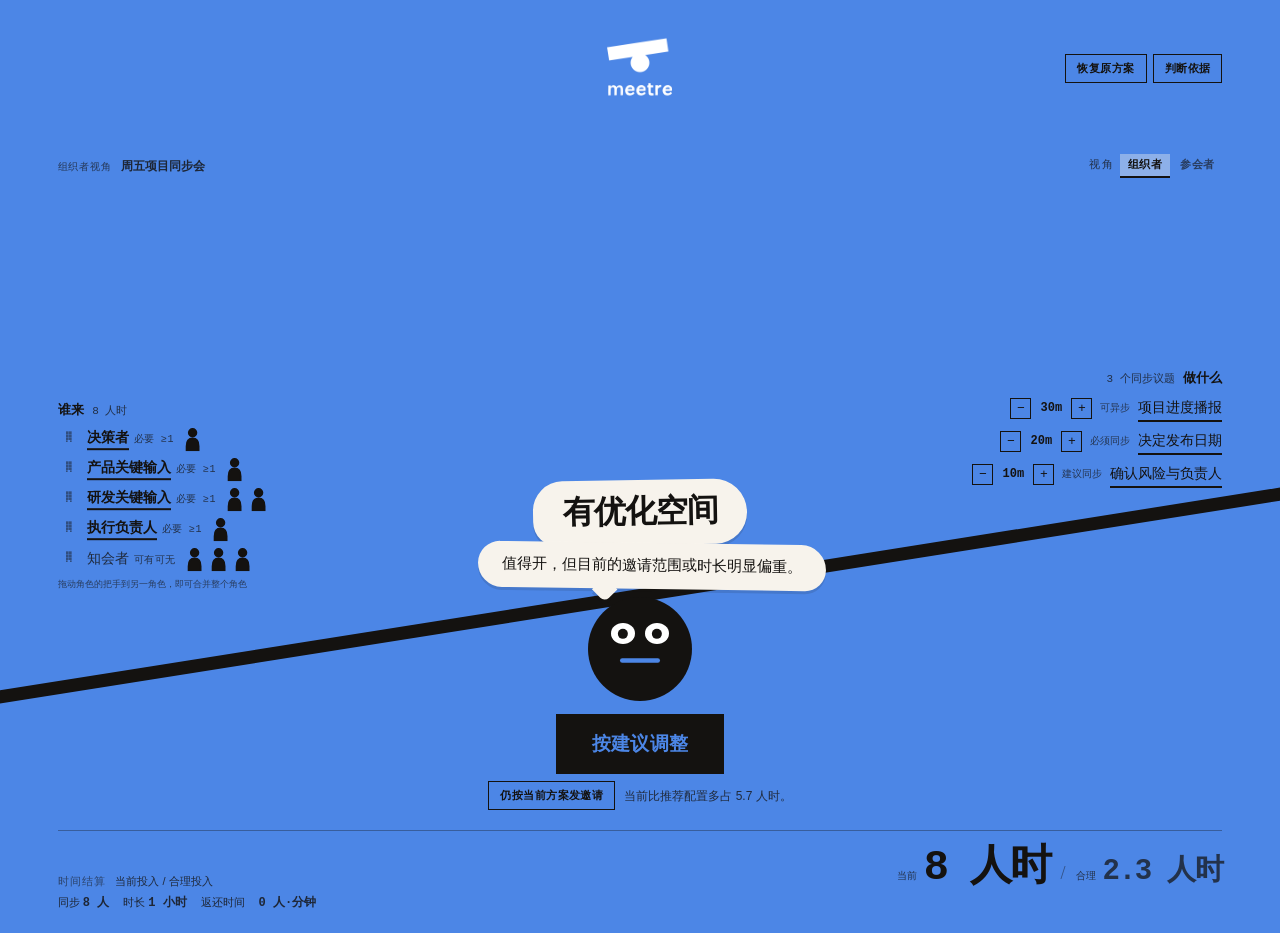
==== commit 8af15b98: "docs: prepare repository for public use" ====
--- a/index.html
+++ b/index.html
@@ -55,10 +55,10 @@
        视觉路径是「先告诉我你是谁 → 看结论 → 调整方案 → 读时间账单」。天平不再贴住页面底边，
        由自身高度和顶部留白落在首屏约 3/5～2/3 的位置；内容增多时仍允许整页自然滚动。 */
     .page { display: flex; flex-direction: column; min-height: 100dvh; padding: clamp(16px, 3.2vh, 32px) var(--pad-x) 0; }
-    .topbar { display: flex; flex-wrap: wrap; align-items: center; justify-content: space-between; gap: 10px 14px; flex: none; }
-    .brand { display: flex; align-items: center; gap: 9px; font: 700 12px var(--body); letter-spacing: .1em; text-transform: uppercase; }
-    .brand-mark { width: 34px; height: 8px; background: var(--ink); }
-    .topbar-actions { display: flex; flex-wrap: wrap; align-items: center; gap: 6px; }
+    .topbar { display: grid; grid-template-columns: 1fr auto 1fr; align-items: center; gap: 10px 14px; flex: none; }
+    .topbar-spacer { display: block; }
+    .logo { display: block; width: clamp(64px, 7vw, 80px); height: auto; justify-self: center; }
+    .topbar-actions { display: flex; flex-wrap: wrap; align-items: center; justify-self: end; gap: 6px; }
     .ghost { padding: 6px 11px; border: 1.5px solid var(--ink); background: transparent; font: 600 11px var(--body); letter-spacing: .04em; white-space: nowrap; }
     .ghost:hover, .ghost:focus-visible { background: var(--ink); color: var(--state); outline: none; }
 
@@ -263,7 +263,8 @@
 <body data-status="overweight" data-view="organizer">
   <main class="page">
     <header class="topbar">
-      <div class="brand"><span class="brand-mark" aria-hidden="true"></span><span>meetre</span></div>
+      <span class="topbar-spacer" aria-hidden="true"></span>
+      <img class="logo" src="[data-uri]" alt="meetre">
       <div class="topbar-actions">
         <button class="ghost" id="resetButton" type="button">恢复原方案</button>
         <button class="ghost" id="detailsButton" type="button" aria-expanded="false">判断依据</button>
